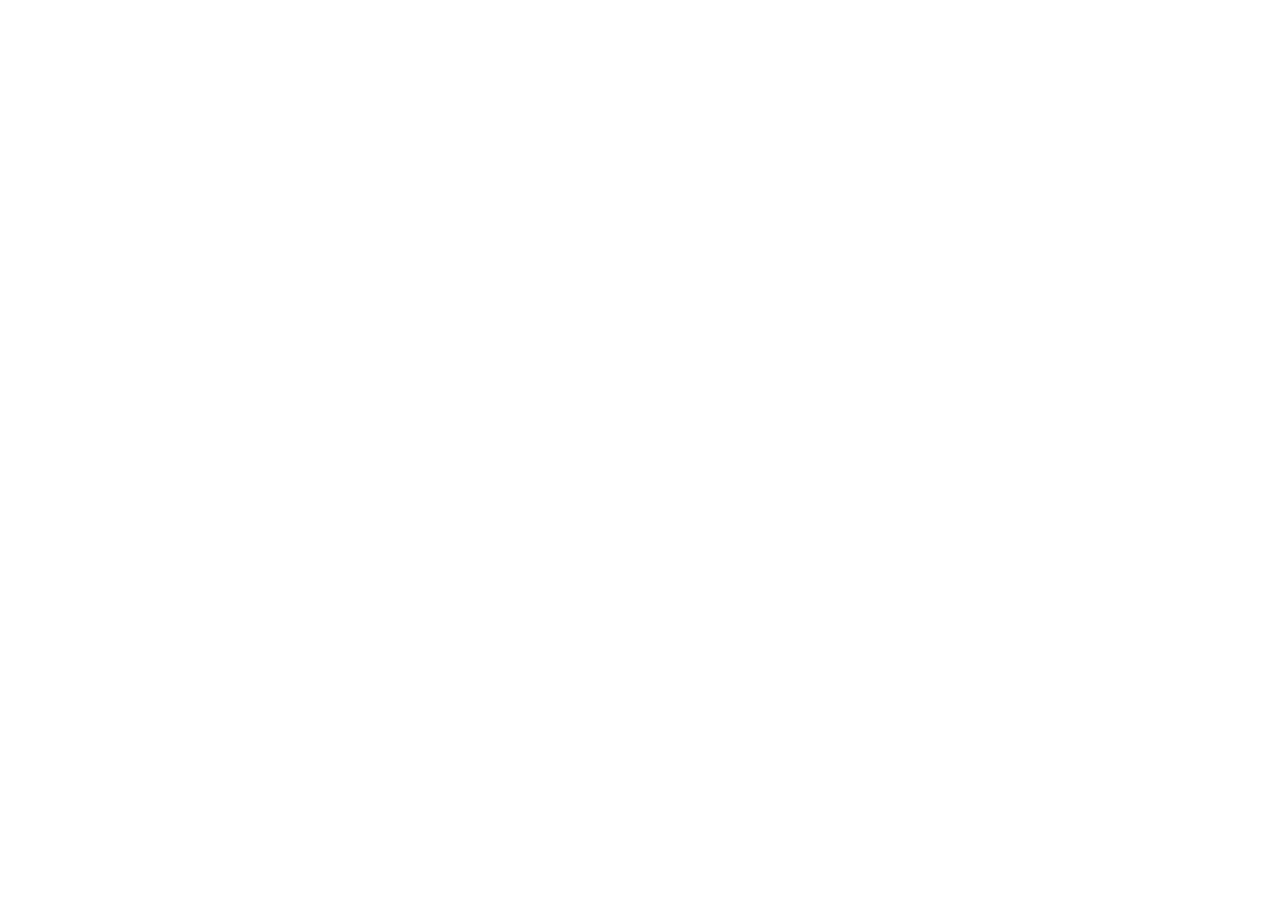
==== connect.html @ 87d61ca7 "Add contact.html with styling and layout" ====
<!DOCTYPE html>
<html lang="en">
<head>
    <meta charset="UTF-8">
    <meta name="viewport" content="width=device-width, initial-scale=1.0">

    <title>Contact | RAKSALA</title>

    <link rel="stylesheet" href="../css/style.css">

    <style>
        /* ==============================
           RAKSALA CONTACT PAGE
        ============================== */

        .contact-hero {
            min-height: 430px;
            background:
                linear-gradient(rgba(5, 18, 32, 0.65), rgba(5, 18, 32, 0.75)),
                url("../assets/images/hero.jpg") center/cover no-repeat;
            display: flex;
            align-items: center;
            justify-content: center;
            text-align: center;
            color: #fff;
        }

        .contact-hero-content {
            max-width: 900px;
            padding: 40px 20px;
        }

        .contact-hero-content .small-title {
            font-size: 15px;
            letter-spacing: 3px;
            text-transform: uppercase;
            margin-bottom: 15px;
            opacity: 0.9;
        }

        .contact-hero-content h1 {
            font-size: 52px;
            margin: 0 0 18px;
            font-weight: 700;
        }

        .contact-hero-content p {
            font-size: 18px;
            line-height: 1.7;
            max-width: 720px;
            margin: auto;
        }

        /* Main Contact */

        .contact-section {
            padding: 80px 7%;
            background: #f5f7f9;
        }

        .contact-container {
            max-width: 1200px;
            margin: auto;
        }

        .contact-heading {
            text-align: center;
            margin-bottom: 50px;
        }

        .contact-heading span {
            color: #1677a8;
            font-weight: 700;
            letter-spacing: 2px;
            text-transform: uppercase;
            font-size: 14px;
        }

        .contact-heading h2 {
            font-size: 36px;
            margin: 12px 0;
            color: #102a43;
        }

        .contact-heading p {
            max-width: 700px;
            margin: auto;
            color: #64748b;
            line-height: 1.7;
        }

        /* Grid */

        .contact-grid {
            display: grid;
            grid-template-columns: 1fr 1.2fr;
            gap: 30px;
            align-items: stretch;
        }

        /* Information Cards */

        .contact-info {
            display: grid;
            gap: 18px;
        }

        .contact-card {
            background: #fff;
            border-radius: 14px;
            padding: 25px;
            display: flex;
            gap: 18px;
            align-items: flex-start;
            box-shadow: 0 8px 25px rgba(15, 23, 42, 0.07);
            border: 1px solid #e6edf2;
            transition: 0.3s ease;
        }

        .contact-card:hover {
            transform: translateY(-4px);
            box-shadow: 0 14px 30px rgba(15, 23, 42, 0.12);
        }

        .contact-icon {
            min-width: 52px;
            height: 52px;
            border-radius: 12px;
            background: #e9f5fa;
            color: #1677a8;
            display: flex;
            align-items: center;
            justify-content: center;
            font-size: 24px;
        }

        .contact-card h3 {
            margin: 0 0 7px;
            color: #102a43;
            font-size: 18px;
        }

        .contact-card p {
            margin: 0;
            color: #64748b;
            line-height: 1.6;
            font-size: 14px;
        }

        .contact-card a {
            color: #1677a8;
            text-decoration: none;
        }

        .contact-card a:hover {
            text-decoration: underline;
        }

        /* Form */

        .contact-form-box {
            background: #fff;
            padding: 35px;
            border-radius: 16px;
            box-shadow: 0 8px 25px rgba(15, 23, 42, 0.07);
            border: 1px solid #e6edf2;
        }

        .contact-form-box h3 {
            margin-top: 0;
            margin-bottom: 8px;
            color: #102a43;
            font-size: 25px;
        }

        .contact-form-box > p {
            color: #64748b;
            margin-bottom: 25px;
            line-height: 1.6;
        }

        .form-row {
            display: grid;
            grid-template-columns: 1fr 1fr;
            gap: 18px;
        }

        .form-group {
            margin-bottom: 18px;
        }

        .form-group label {
            display: block;
            margin-bottom: 7px;
            color: #334e68;
            font-size: 14px;
            font-weight: 600;
        }

        .form-group input,
        .form-group textarea,
        .form-group select {
            width: 100%;
            box-sizing: border-box;
            padding: 13px 14px;
            border: 1px solid #d8e1e8;
            border-radius: 8px;
            font-family: inherit;
            font-size: 14px;
            outline: none;
            background: #fff;
            transition: 0.2s;
        }

        .form-group input:focus,
        .form-group textarea:focus,
        .form-group select:focus {
            border-color: #1677a8;
            box-shadow: 0 0 0 3px rgba(22, 119, 168, 0.10);
        }

        .form-group textarea {
            min-height: 125px;
            resize: vertical;
        }

        .submit-btn {
            width: 100%;
            border: none;
            border-radius: 8px;
            padding: 14px 20px;
            background: #1677a8;
            color: #fff;
            font-size: 15px;
            font-weight: 600;
            cursor: pointer;
            transition: 0.3s;
        }

        .submit-btn:hover {
            background: #0e5d87
---- css/style.css ----
/* =====================================================
   RAKSALA WEBSITE
   MAIN STYLESHEET
===================================================== */

* {
    margin: 0;
    padding: 0;
    box-sizing: border-box;
}

html {
    scroll-behavior: smooth;
}

body {
    font-family: "Inter", Arial, sans-serif;
    color: #172326;
    background: #ffffff;
    line-height: 1.6;
}

a {
    color: inherit;
}

img {
    max-width: 100%;
}


/* =====================================================
   HEADER
===================================================== */

.site-header {
    width: 100%;
    background: #ffffff;
    position: sticky;
    top: 0;
    z-index: 1000;
    box-shadow: 0 2px 12px rgba(0,0,0,0.08);
}


/* TOP HEADER */

.header-top {
    min-height: 125px;
    padding: 16px 6%;

    display: grid;

    grid-template-columns:
        1fr
        minmax(280px, 420px)
        100px
        auto;

    align-items: center;

    gap: 30px;
}


/* LEFT LOGO */

.brand-left {
    display: flex;
    align-items: center;
    justify-content: flex-start;
}

.left-logo {
    width: 330px;
    height: 85px;

    object-fit: contain;
    object-position: left center;

    display: block;
}


/* SEARCH */

.header-search {
    height: 46px;

    display: flex;
    align-items: center;

    border: 1px solid #d8dddd;
    border-bottom: 3px solid #086366;

    border-radius: 7px;

    overflow: hidden;

    background: #ffffff;
}

.header-search input {
    flex: 1;

    height: 100%;

    border: none;
    outline: none;

    padding: 0 15px;

    font-size: 15px;

    color: #172326;
}

.header-search button {
    width: 50px;
    height: 100%;

    border: none;
    background: transparent;

    cursor: pointer;

    font-size: 18px;
}


/* RIGHT LOGO */

.brand-right {
    display: flex;
    align-items: center;
    justify-content: center;
}

.right-logo {
    width: 90px;
    height: 90px;

    object-fit: contain;
}


/* LANGUAGE */

.language-wrapper {
    position: relative;
}

.language-button {
    min-width: 125px;

    padding: 11px 13px;

    border: none;

    background: transparent;

    color: #075f61;

    font-size: 15px;
    font-weight: 600;

    cursor: pointer;

    display: flex;
    align-items: center;
    justify-content: center;

    gap: 7px;
}

.language-button:hover {
    background: #f1f6f6;
    border-radius: 6px;
}


/* LANGUAGE MENU */

.language-menu {
    position: absolute;

    top: 50px;
    right: 0;

    width: 150px;

    background: #ffffff;

    border: 1px solid #dddddd;

    border-radius: 7px;

    box-shadow:
        0 10px 30px rgba(0,0,0,0.14);

    overflow: hidden;

    display: none;
}

.language-menu.active {
    display: block;
}

.language-menu button {
    width: 100%;

    padding: 13px 15px;

    border: none;

    background: #ffffff;

    text-align: left;

    font-size: 15px;

    cursor: pointer;
}

.language-menu button:hover {
    background: #eef6f6;

    color: #075f61;
}


/* =====================================================
   NAVIGATION
===================================================== */

.main-nav {
    min-height: 57px;

    display: flex;
    justify-content: center;
    align-items: center;

    gap: 70px;

    border-top: 1px solid #eeeeee;
    border-bottom: 2px solid #0b6365;

    background: #ffffff;
}

.main-nav a {
    text-decoration: none;

    color: #111111;

    font-size: 16px;
    font-weight: 650;

    padding: 16px 4px;

    position: relative;

    transition: 0.25s ease;
}

.main-nav a::after {
    content: "";

    position: absolute;

    left: 0;
    bottom: 6px;

    width: 0;
    height: 2px;

    background: #0b6365;

    transition: width 0.25s ease;
}

.main-nav a:hover {
    color: #0b6365;
}

.main-nav a:hover::after {
    width: 100%;
}


/* =====================================================
   COMMON
===================================================== */

.section-container {
    width: min(1200px, 90%);

    margin: auto;
}

.section-heading {
    margin-bottom: 45px;
}

.section-heading.centered {
    text-align: center;
}

.section-heading.light {
    color: #ffffff;
}

.section-label {
    display: inline-block;

    margin-bottom: 9px;

    color: #0a6769;

    font-size: 13px;
    font-weight: 800;

    letter-spacing: 2px;
}

.section-heading h2 {
    font-size: clamp(30px, 4vw, 44px);

    line-height: 1.2;

    color: #173b3d;
}

.section-heading p {
    max-width: 720px;

    margin-top: 15px;

    color: #687779;
}

.centered p {
    margin-left: auto;
    margin-right: auto;
}


/* =====================================================
   HERO
===================================================== */

.hero-section {
    min-height: 650px;

    position: relative;

    background-image:
        url("../assets/images/hero.jpg");

    background-size: cover;
    background-position: center;

    display: flex;
    align-items: center;

    overflow: hidden;
}

.hero-overlay {
    position: absolute;

    inset: 0;

    background:
        linear-gradient(
            90deg,
            rgba(4,24,30,0.90),
            rgba(4,24,30,0.50),
            rgba(4,24,30,0.18)
        );
}

.hero-content {
    position: relative;
    z-index: 2;

    width: min(1200px, 90%);

    margin: auto;

    color: #ffffff;
}

.hero-badge {
    display: inline-block;

    padding: 8px 15px;

    border: 1px solid rgba(255,255,255,0.35);

    border-radius: 30px;

    background: rgba(255,255,255,0.08);

    backdrop-filter: blur(8px);

    font-size: 12px;

    font-weight: 700;

    letter-spacing: 2px;
}

.hero-content h1 {
    margin-top: 20px;

    font-size: clamp(60px, 9vw, 110px);

    line-height: 0.95;

    letter-spacing: 5px;

    font-weight: 800;
}

.hero-line {
    width: 80px;
    height: 4px;

    margin: 22px 0 15px;

    background: #47c8ca;
}

.hero-content h2 {
    font-size: 27px;

    margin-bottom: 15px;
}

.hero-content p {
    max-width: 650px;

    font-size: 18px;

    color: #e1eeee;
}

.hero-buttons {
    display: flex;

    gap: 15px;

    margin-top: 30px;
}

.primary-button,
.secondary-button {
    display: inline-block;

    padding: 13px 22px;

    border-radius: 5px;

    text-decoration: none;

    font-size: 14px;

    font-weight: 700;

    transition: 0.25s ease;
}

.primary-button {
    color: #073c3e;

    background: #ffffff;
}

.primary-button:hover {
    transform: translateY(-3px);
}

.secondary-button {
    color: #ffffff;

    border: 1px solid rgba(255,255,255,0.55);

    background: rgba(255,255,255,0.08);
}

.secondary-button:hover {
    background: rgba(255,255,255,0.18);
}

.hero-status {
    position: absolute;

    bottom: 25px;
    right: 5%;

    z-index: 3;

    padding: 9px 14px;

    border-radius: 5px;

    color: #ffffff;

    background: rgba(5,25,30,0.75);

    backdrop-filter: blur(8px);

    font-size: 12px;
}

.status-dot {
    display: inline-block;

    width: 8px;
    height: 8px;

    margin-right: 6px;

    border-radius: 50%;

    background: #45dc89;

    box-shadow: 0 0 10px #45dc89;
}


/* =====================================================
   INTRO
===================================================== */

.intro-section {
    padding: 90px 0;

    background: #ffffff;
}

.intro-text {
    max-width: 900px;

    font-size: 18px;

    color: #566669;

    margin-bottom: 40px;
}

.feature-grid {
    display: grid;

    grid-template-columns:
        repeat(3, 1fr);

    gap: 25px;
}

.feature-card {
    padding: 30px;

    border: 1px solid #dce6e6;

    background: #ffffff;

    transition: 0.3s ease;
}

.feature-card:hover {
    transform: translateY(-6px);

    box-shadow:
        0 15px 35px rgba(0,0,0,0.08);
}

.feature-icon {
    font-size: 32px;

    margin-bottom: 15px;
}

.feature-card h3 {
    margin-bottom: 8px;

    color: #145c5e;
}

.feature-card p {
    color: #667678;

    font-size: 14px;
}


/* =====================================================
   SYSTEM
===================================================== */

.system-section {
    padding: 90px 0;

    background: #f1f4f4;
}

.architecture {
    display: flex;

    align-items: center;

    justify-content: center;

    flex-wrap: wrap;

    gap: 15px;
}

.architecture-node {
    min-width: 220px;

    padding: 22px;

    background: #ffffff;

    border: 1px solid #d8e2e2;

    display: flex;

    gap: 15px;

    align-items: center;
}

.architecture-number {
    min-width: 42px;
    height: 42px;

    display: grid;
    place-items: center;

    color: #ffffff;

    background: #0a6668;

    border-radius: 50%;

    font-size: 13px;

    font-weight: 700;
}

.architecture-node h3 {
    color: #174b4d;

    font-size: 15px;
}

.architecture-node p {
    color: #768384;

    font-size: 12px;
}

.architecture-arrow {
    color: #0a6668;

    font-size: 28px;
}


/* =====================================================
   MONITORING
===================================================== */

.monitoring-section {
    padding: 90px 0;

    background: #ffffff;
}

.monitoring-grid {
    display: grid;

    grid-template-columns:
        repeat(5, 1fr);

    gap: 18px;
}

.monitor-card {
    min-height: 210px;

    padding: 25px;

    border: 1px solid #d8e3e3;

    background: #ffffff;

    position: relative;

    overflow: hidden;

    transition: 0.3s ease;
}

.monitor-card::before {
    content: "";

    position: absolute;

    left: 0;
    top: 0;

    width: 100%;
    height: 4px;

    background: #0b686a;
}

.monitor-card:hover {
    transform: translateY(-6px);

    box-shadow:
        0 15px 35px rgba(0,0,0,0.08);
}

.monitor-icon {
    width: 55px;
    height: 55px;

    display: grid;
    place-items: center;

    margin-bottom: 25px;

    border-radius: 50%;

    background: #eaf5f5;

    font-size: 25px;
}

.monitor-info {
    display: flex;

    flex-direction: column;
}

.monitor-name {
    color: #637274;

    font-size: 13px;

    font-weight: 600;
}

.monitor-info strong {
    margin: 6px 0;

    color: #173f41;

    font-size: 27px;
}

.monitor-status {
    color: #17805e;

    font-size: 11px;

    font-weight: 700;
}

.monitoring-footer {
    margin-top: 30px;

    padding: 20px 25px;

    background: #edf3f3;

    display: flex;

    justify-content: space-between;

    gap: 20px;
}

.monitoring-footer div {
    display: flex;

    flex-direction: column;
}

.small-label {
    color: #78888a;

    font-size: 10px;

    font-weight: 700;

    letter-spacing: 1px;
}

.monitoring-footer strong {
    color: #164c4e;

    font-size: 14px;
}

.secure-status {
    color: #17805e !important;
}


/* =====================================================
   DOCUMENTS
===================================================== */

.documents-section {
    padding: 90px 0;

    background: #f1f3f3;
}

.document-layout {
    display: grid;

    grid-template-columns: 2fr 1fr;

    gap: 30px;
}

.document-card {
    padding: 35px;

    background: #ffffff;

    border: 1px solid #dbe4e4;

    display: flex;

    gap: 30px;

    align-items: flex-start;
}

.document-icon {
    min-width: 75px;
    height: 75px;

    display: grid;
    place-items: center;

    border-radius: 8px;

    background: #e7f2f2;

    font-size: 35px;
}

.document-type {
    color: #0b6668;

    font-size: 11px;

    font-weight: 800;

    letter-spacing: 1.5px;
}

.document-content h3 {
    margin: 7px 0;

    color: #173f41;

    font-size: 22px;
}

.document-content p {
    color: #6c7a7b;

    font-size: 14px;
}

.document-buttons {
    display: flex;

    gap: 12px;

    margin-top: 22px;
}

.document-button {
    padding: 10px 17px;

    color: #ffffff;

    background: #096466;

    text-decoration: none;

    font-size: 12px;

    font-weight: 700;

    border-radius: 4px;
}

.document-button.outline {
    color: #096466;

    background: #ffffff;

    border: 1px solid #096466;
}

.document-side {
    display: flex;

    flex-direction: column;

    gap: 12px;
}

.document-stat {
    padding: 20px;

    background: #096466;

    color: #ffffff;

    display: flex;

    flex-direction: column;
}

.document-stat strong {
    font-size: 28px;
}

.document-stat span {
    font-size: 13px;

    opacity: 0.9;
}


/* =====================================================
   RESOURCES
===================================================== */

.resources-section {
    padding: 90px 0;

    background: #ffffff;
}

.resource-grid {
    display: grid;

    grid-template-columns:
        repeat(3, 1fr);

    gap: 25px;
}

.resource-card {
    padding: 30px;

    border: 1px solid #dce5e5;

    transition: 0.3s ease;
}

.resource-card:hover {
    transform: translateY(-5px);

    border-color: #0b6668;
}

.resource-card span {
    font-size: 30px;
}

.resource-card h3 {
    margin: 15px 0 7px;

    color: #175254;
}

.resource-card p {
    color: #697879;

    font-size: 14px;
}


/* =====================================================
   SOCIAL
===================================================== */

.social-section {
    padding: 90px 0;

    background: #095f61;
}

.social-section .section-label {
    color: #9fe0df;
}

.social-section .section-heading h2 {
    color: #ffffff;
}

.social-section .section-heading p {
    color: #d3eeee;
}

.social-grid {
    display: grid;

    grid-template-columns:
        repeat(3, 1fr);

    gap: 20px;
}

.social-card {
    padding: 25px;

    display: flex;

    align-items: center;

    gap: 18px;

    text-decoration: none;

    color: #ffffff;

    background: rgba(255,255,255,0.09);

    border: 1px solid rgba(255,255,255,0.25);

    transition: 0.3s ease;
}

.social-card:hover {
    transform: translateY(-6px);

    background: rgba(255,255,255,0.15);
}

.social-icon {
    width: 52px;
    height: 52px;

    display: grid;

    place-items: center;

    border-radius: 50%;

    background: #ffffff;

    color: #095f61;

    font-size: 23px;

    font-weight: 800;
}

.social-card h3 {
    font-size: 17px;
}

.social-card p {
    color: #c8e2e2;

    font-size: 12px;
}

.social-arrow {
    margin-left: auto;

    font-size: 22px;
}


/* =====================================================
   FOOTER
===================================================== */

.site-footer {
    position: relative;

    overflow: hidden;

    color: #ffffff;

    background: #061e25;
}

.footer-background {
    position: absolute;

    inset: 0;

    background-image:
        linear-gradient(
            rgba(3,23,29,0.78),
            rgba(3,23,29,0.95)
        ),
        url("../assets/images/footer-mountains.jpg");

    background-size: cover;

    background-position: center bottom;

    opacity: 0.9;
}

.footer-content {
    position: relative;

    z-index: 2;

    width: min(1200px, 90%);

    margin: auto;

    padding: 70px 0 45px;

    display: grid;

    grid-template-columns:
        2fr
        1fr
        1fr
        1fr;

    gap: 50px;
}

.footer-brand h2 {
    font-size: 35px;

    letter-spacing: 4px;
}

.footer-brand p {
    margin: 4px 0 12px;

    color: #7ed1d0;

    font-weight: 600;
}

.footer-brand span {
    color: #b6c6c8;

    font-size: 13px;
}

.footer-column {
    display: flex;

    flex-direction: column;

    gap: 9px;
}

.footer-column h3 {
    margin-bottom: 8px;

    color: #ffffff;

    font-size: 15px;
}

.footer-column a {
    color: #b8c7c9;

    text-decoration: none;

    font-size: 13px;

    transition: 0.2s ease;
}

.footer-column a:hover {
    color: #7ed1d0;

    transform: translateX(3px);
}

.footer-bottom {
    position: relative;

    z-index: 2;

    width: min(1200px, 90%);

    margin: auto;

    padding: 18px 0;

    border-top: 1px solid rgba(255,255,255,0.16);

    display: flex;

    justify-content: space-between;

    color: #91a4a6;

    font-size: 11px;
}


/* =====================================================
   BACK TO TOP
===================================================== */

.back-to-top {
    position: fixed;

    right: 25px;
    bottom: 25px;

    width: 45px;
    height: 45px;

    border: 1px solid #0b6668;

    border-radius: 50%;

    background: #ffffff;

    color: #0b6668;

    font-size: 20px;

    cursor: pointer;

    display: none;

    z-index: 900;

    box-shadow:
        0 5px 20px rgba(0,0,0,0.12);
}

.back-to-top.show {
    display: block;
}


/* =====================================================
   RESPONSIVE
===================================================== */

@media (max-width: 1100px) {

    .header-top {
        grid-template-columns:
            1fr
            320px
            80px
            auto;

        gap: 15px;
    }

    .left-logo {
        width: 270px;
    }

    .main-nav {
        gap: 35px;
    }

    .monitoring-grid {
        grid-template-columns:
            repeat(3, 1fr);
    }

}


@media (max-width: 850px) {

    .header-top {
        grid-template-columns:
            1fr auto auto;
    }

    .header-search {
        display: none;
    }

    .main-nav {
        gap: 10px;

        justify-content: flex-start;

        overflow-x: auto;

        padding: 0 15px;
    }

    .main-nav a {
        white-space: nowrap;
    }

    .feature-grid,
    .resource-grid,
    .social-grid {
        grid-template-columns: 1fr;
    }

    .document-layout {
        grid-template-columns: 1fr;
    }

    .footer-content {
        grid-template-columns:
            1fr 1fr;
    }

}


@media (max-width: 600px) {

    .header-top {
        min-height: 85px;

        padding: 10px 15px;

        grid-template-columns:
            1fr auto auto;
    }

    .left-logo {
        width: 200px;
        height: 60px;
    }

    .right-logo {
        width: 55px;
        height: 55px;
    }

    .language-button {
        min-width: auto;

        padding: 8px;
    }

    .language-button span:not(.arrow) {
        display: none;
    }

    .hero-section {
        min-height: 580px;
    }

    .hero-content h1 {
        font-size: 55px;
    }

    .hero-content h2 {
        font-size: 21px;
    }

    .hero-content p {
        font-size: 15px;
    }

    .hero-buttons {
        flex-direction: column;

        width: 200px;
    }

    .hero-status {
        left: 5%;
        right: auto;
    }

    .monitoring-grid {
        grid-template-columns: 1fr;
    }

    .monitoring-footer {
        flex-direction: column;
    }

    .document-card {
        flex-direction: column;
    }

    .architecture {
        flex-direction: column;
    }

    .architecture-arrow {
        transform: rotate(90deg);
    }

    .footer-content {
        grid-template-columns: 1fr;
    }

    .footer-bottom {
        flex-direction: column;

        gap: 8px;
    }

}
/* =====================================================
   ABOUT RAKSALA PAGE
===================================================== */

.about-hero {
    min-height: 480px;

    position: relative;

    background-image:
        url("../assets/images/hero.jpg");

    background-size: cover;

    background-position: center;

    display: flex;

    align-items: center;

    overflow: hidden;
}

.about-hero-overlay {
    position: absolute;

    inset: 0;

    background:
        linear-gradient(
            90deg,
            rgba(3,25,31,0.90),
            rgba(3,25,31,0.55),
            rgba(3,25,31,0.20)
        );
}

.about-hero-content {
    position: relative;

    z-index: 2;

    width: min(1200px, 90%);

    margin: auto;

    color: #ffffff;
}

.about-hero-content h1 {
    margin-top: 10px;

    font-size: clamp(55px, 8vw, 95px);

    letter-spacing: 5px;

    line-height: 1;
}

.about-hero-content p {
    margin-top: 10px;

    font-size: 25px;

    color: #bde4e4;

    font-weight: 600;
}

.about-hero-content > span:last-child {
    display: block;

    max-width: 600px;

    color: #dbe9e9;

    font-size: 17px;
}


/* ABOUT */

.about-section {
    padding: 95px 0;

    background: #ffffff;
}

.about-grid {
    display: grid;

    grid-template-columns:
        1fr 1fr;

    gap: 65px;

    align-items: center;
}

.about-content h2 {
    margin-bottom: 25px;

    color: #173f41;

    font-size: clamp(32px, 4vw, 45px);

    line-height: 1.2;
}

.about-content p {
    margin-bottom: 17px;

    color: #5f7072;

    font-size: 16px;
}

.about-image-card {
    position: relative;

    overflow: hidden;

    background: #0a3035;

    border-radius: 3px;

    box-shadow:
        0 20px 45px rgba(0,0,0,0.15);
}

.about-image-card img {
    width: 100%;

    height: 440px;

    object-fit: cover;

    display: block;

    opacity: 0.88;
}

.image-caption {
    position: absolute;

    left: 0;
    right: 0;
    bottom: 0;

    padding: 20px 25px;

    color: #ffffff;

    background:
        linear-gradient(
            transparent,
            rgba(0,0,0,0.85)
        );

    display: flex;

    flex-direction: column;
}

.image-caption strong {
    font-size: 13px;

    letter-spacing: 1.5px;
}

.image-caption span {
    margin-top: 4px;

    font-size: 12px;

    color: #c8dada;
}


/* PILLARS */

.pillars-section {
    padding: 95px 0;

    background: #f1f4f4;
}

.pillar-grid {
    display: grid;

    grid-template-columns:
        repeat(3, 1fr);

    gap: 25px;
}

.pillar-card {
    position: relative;

    padding: 35px;

    background: #ffffff;

    border: 1px solid #d8e3e3;

    overflow: hidden;

    transition: 0.3s ease;
}

.pillar-card:hover {
    transform: translateY(-7px);

    box-shadow:
        0 15px 35px rgba(0,0,0,0.08);
}

.pillar-number {
    position: absolute;

    top: 18px;
    right: 20px;

    color: #d7e4e4;

    font-size: 30px;

    font-weight: 800;
}

.pillar-icon {
    font-size: 35px;

    margin-bottom: 20px;
}

.pillar-card h3 {
    margin-bottom: 10px;

    color: #155557;

    font-size: 24px;
}

.pillar-card p {
    color: #687879;

    font-size: 14px;
}


/* WHY */

.why-section {
    padding: 95px 0;

    background: #ffffff;
}

.why-grid {
    display: grid;

    grid-template-columns:
        1fr 1fr;

    gap: 25px;
}

.why-item {
    display: flex;

    gap: 20px;

    padding: 25px;

    border-left: 3px solid #0b6668;

    background: #f5f7f7;
}

.why-item > span {
    color: #0b6668;

    font-size: 18px;

    font-weight: 800;
}

.why-item h3 {
    margin-bottom: 7px;

    color: #173f41;

    font-size: 17px;
}

.why-item p {
    color: #6c7a7b;

    font-size: 13px;
}


/* GLANCE */

.glance-section {
    padding: 95px 0;

    background: #eef2f2;
}

.glance-grid {
    display: grid;

    grid-template-columns:
        repeat(4, 1fr);

    gap: 18px;
}

.glance-card {
    padding: 30px 20px;

    background: #ffffff;

    border: 1px solid #d8e2e2;

    display: flex;

    flex-direction: column;

    align-items: center;

    text-align: center;
}

.glance-card strong {
    color: #0a6567;

    font-size: 30px;
}

.glance-card span {
    margin-top: 5px;

    color: #687879;

    font-size: 12px;
}


/* CTA */

.about-cta {
    padding: 60px 0;

    background: #095f61;

    color: #ffffff;
}

.about-cta .section-container {
    display: flex;

    align-items: center;

    justify-content: space-between;

    gap: 30px;
}

.about-cta .section-label {
    color: #a3e2e1;
}

.about-cta h2 {
    margin: 5px 0;

    font-size: 30px;
}

.about-cta p {
    color: #d0e5e5;

    font-size: 14px;
}

.about-cta .primary-button {
    white-space: nowrap;
}


/* ACTIVE NAVIGATION */

.main-nav a.active {
    color: #0b6668;
}

.main-nav a.active::after {
    width: 100%;
}


/* ABOUT RESPONSIVE */

@media (max-width: 850px) {

    .about-grid {
        grid-template-columns: 1fr;
    }

    .about-image-card img {
        height: 350px;
    }

    .pillar-grid {
        grid-template-columns: 1fr;
    }

    .why-grid {
        grid-template-columns: 1fr;
    }

    .glance-grid {
        grid-template-columns:
            repeat(2, 1fr);
    }

}


@media (max-width: 600px) {

    .about-hero {
        min-height: 400px;
    }

    .about-hero-content h1 {
        font-size: 55px;
    }

    .about-hero-content p {
        font-size: 20px;
    }

    .glance-grid {
        grid-template-columns: 1fr;
    }

    .about-cta .section-container {
        flex-direction: column;

        align-items: flex-start;
    }

}
/* =====================================================
   SYSTEM PAGE
===================================================== */

.system-page-hero {
    min-height: 470px;

    position: relative;

    display: flex;
    align-items: center;

    background-image:
        url("../assets/images/hero.jpg");

    background-size: cover;

    background-position: center;
}

.system-page-overlay {
    position: absolute;

    inset: 0;

    background:
        linear-gradient(
            90deg,
            rgba(3,24,30,0.92),
            rgba(3,24,30,0.55),
            rgba(3,24,30,0.20)
        );
}

.system-page-content {
    position: relative;

    z-index: 2;

    width: min(1200px, 90%);

    margin: auto;

    color: #ffffff;
}

.system-page-content h1 {
    margin-top: 10px;

    font-size: clamp(42px, 6vw, 72px);

    line-height: 1.1;
}

.system-page-content p {
    max-width: 650px;

    margin-top: 10px;

    color: #d7e7e7;

    font-size: 17px;
}


/* SYSTEM INTRO */

.system-intro {
    padding: 75px 0 45px;

    background: #ffffff;
}


/* SYSTEM DETAIL */

.system-detail {
    padding: 90px 0;

    background: #ffffff;
}

.system-detail:nth-of-type(even) {
    background: #f2f5f5;
}

.system-detail-container {
    width: min(1200px, 90%);

    margin: auto;

    display: grid;

    grid-template-columns:
        1fr 1fr;

    gap: 70px;

    align-items: center;
}


/* IMAGE */

.system-image {
    position: relative;

    overflow: hidden;

    background: #0a3035;

    box-shadow:
        0 20px 45px rgba(0,0,0,0.13);
}

.system-image img {
    width: 100%;

    height: 430px;

    object-fit: cover;

    display: block;

    transition:
        transform 0.6s ease;
}

.system-image:hover img {
    transform: scale(1.04);
}

.system-number {
    position: absolute;

    top: 20px;
    left: 20px;

    width: 55px;
    height: 55px;

    display: grid;

    place-items: center;

    border-radius: 50%;

    background: #0a6668;

    color: #ffffff;

    font-size: 15px;

    font-weight: 800;

    box-shadow:
        0 5px 15px rgba(0,0,0,0.2);
}


/* TEXT */

.system-text {
    max-width: 550px;
}

.system-label {
    color: #0a6668;

    font-size: 12px;

    font-weight: 800;

    letter-spacing: 2px;
}

.system-text h2 {
    margin: 10px 0 20px;

    color: #173f41;

    font-size: clamp(30px, 4vw, 43px);

    line-height: 1.15;
}

.system-text p {
    margin-bottom: 15px;

    color: #627274;

    font-size: 15px;
}


/* LIST */

.system-text ul {
    margin-top: 22px;

    padding-left: 0;

    list-style: none;
}

.system-text li {
    position: relative;

    margin-bottom: 10px;

    padding-left: 22px;

    color: #4e6264;

    font-size: 14px;
}

.system-text li::before {
    content: "✓";

    position: absolute;

    left: 0;

    color: #0a6668;

    font-weight: 800;
}


/* PARAMETERS */

.parameter-list {
    display: flex;

    flex-wrap: wrap;

    gap: 9px;

    margin: 25px 0;
}

.parameter-list span {
    padding: 8px 12px;

    color: #145557;

    background: #e7f2f2;

    border: 1px solid #cde0e0;

    border-radius: 4px;

    font-size: 12px;

    font-weight: 600;
}

.technical-note {
    padding: 15px;

    border-left: 
       /* =========================================
   PERMANENT RAKSALA FOOTER
========================================= */

.site-footer {

    position: relative;

    min-height: 330px;

    background-image:
        url("../assets/images/footer-mountains.jpg");

    background-size: cover;

    background-position: center;

    color: white;

}


.footer-overlay {

    min-height: 330px;

    background:
        linear-gradient(
            rgba(3,18,30,.88),
            rgba(3,18,30,.94)
        );

    padding: 55px 7% 20px;

}


.footer-content {

    max-width: 1250px;

    margin: auto;

    display: grid;

    grid-template-columns:
        1.5fr
        1fr
        1fr
        1fr;

    gap: 45px;

}


.footer-brand img {

    width: 75px;

    height: 75px;

    object-fit: cover;

    border-radius: 8px;

    margin-bottom: 15px;

}


.footer-brand h3 {

    margin: 0 0 8px;

    font-size: 25px;

}


.footer-brand p {

    color: #9ed1d6;

}


.footer-column h4 {

    margin-top: 0;

    color: #ffffff;

}


.footer-column a {

    display: block;

    color: #b9cbd1;

    text-decoration: none;

    margin: 11px 0;

    transition: .2s;

}


.footer-column a:hover {

    color: #37d6d4;

}


.footer-bottom {

    max-width: 1250px;

    margin: 45px auto 0;

    padding-top: 18px;

    border-top:
        1px solid
        rgba(255,255,255,.15);

    color: #91a8b0;

    font-size: 12px;

    text-align: center;

}


@media(max-width: 800px) {

    .footer-content {

        grid-template-columns:
            1fr 1fr;

    }

}


@media(max-width: 500px) {

    .footer-content {

        grid-template-columns: 1fr;

        gap: 25px;

    }

}
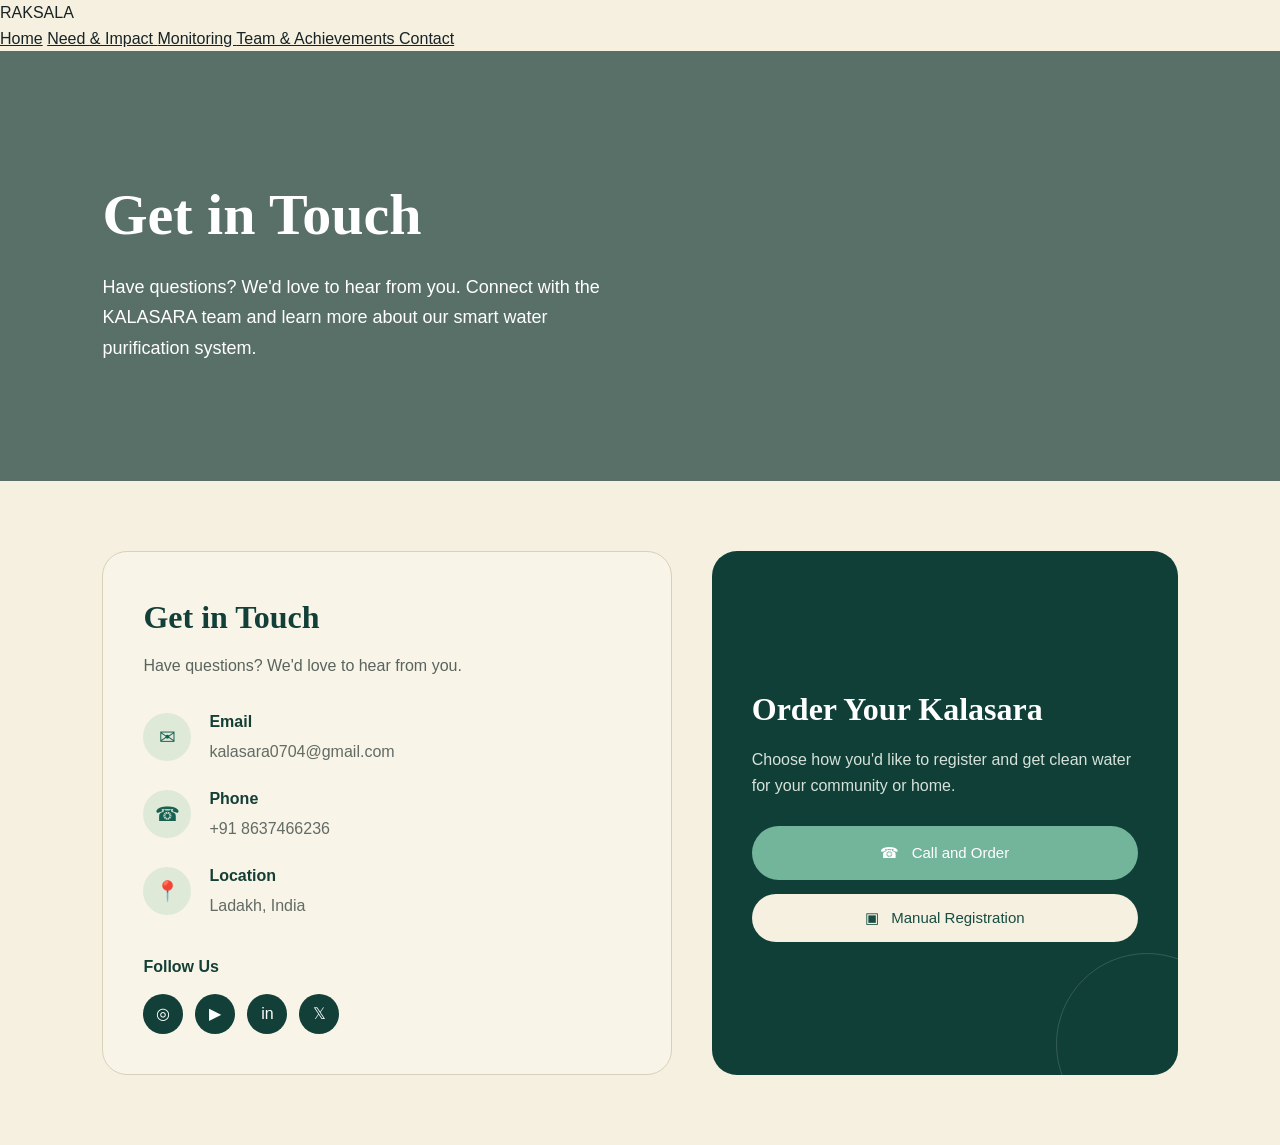
==== commit 65725abe: "Update connect.html" ====
--- a/connect.html
+++ b/connect.html
@@ -6,236 +6,868 @@
 
     <title>Contact | RAKSALA</title>
 
-    <link rel="stylesheet" href="../css/style.css">
+    <link rel="stylesheet" href="css/style.css">
 
     <style>
-        /* ==============================
-           RAKSALA CONTACT PAGE
-        ============================== */
+        /* ================================
+           CONTACT PAGE
+        ================================= */
+
+        .contact-page {
+            background: #f5f0df;
+            min-height: 100vh;
+        }
 
         .contact-hero {
             min-height: 430px;
+            position: relative;
+            display: flex;
+            align-items: center;
+            padding: 80px 8%;
+            color: white;
             background:
-                linear-gradient(rgba(5, 18, 32, 0.65), rgba(5, 18, 32, 0.75)),
-                url("../assets/images/hero.jpg") center/cover no-repeat;
+                linear-gradient(rgba(5, 43, 39, 0.65),
+                rgba(5, 43, 39, 0.65)),
+                url("images/contact.jpg") center/cover;
+        }
+
+        .contact-hero-content {
+            max-width: 600px;
+        }
+
+        .contact-hero h1 {
+            font-family: Georgia, serif;
+            font-size: 58px;
+            margin-bottom: 10px;
+        }
+
+        .contact-hero p {
+            font-size: 18px;
+            line-height: 1.7;
+            max-width: 500px;
+        }
+
+        .contact-section {
+            padding: 70px 8%;
+        }
+
+        .contact-container {
+            max-width: 1100px;
+            margin: auto;
+            display: grid;
+            grid-template-columns: 1.1fr 0.9fr;
+            gap: 40px;
+            align-items: stretch;
+        }
+
+        /* LEFT */
+
+        .contact-info {
+            background: #f8f4e7;
+            padding: 40px;
+            border-radius: 25px;
+            border: 1px solid #d8d0b8;
+        }
+
+        .contact-info h2 {
+            color: #123f38;
+            font-family: Georgia, serif;
+            font-size: 32px;
+            margin-bottom: 10px;
+        }
+
+        .contact-info > p {
+            color: #59645e;
+            margin-bottom: 30px;
+        }
+
+        .contact-item {
+            display: flex;
+            align-items: center;
+            gap: 18px;
+            margin: 22px 0;
+        }
+
+        .contact-icon {
+            width: 48px;
+            height: 48px;
+            border-radius: 50%;
+            background: #dfe9d7;
+            color: #176153;
             display: flex;
             align-items: center;
             justify-content: center;
-            text-align: center;
-            color: #fff;
-        }
-
-        .contact-hero-content {
-            max-width: 900px;
-            padding: 40px 20px;
-        }
-
-        .contact-hero-content .small-title {
-            font-size: 15px;
-            letter-spacing: 3px;
-            text-transform: uppercase;
+            font-size: 20px;
+        }
+
+        .contact-item strong {
+            display: block;
+            color: #143f37;
+            margin-bottom: 4px;
+        }
+
+        .contact-item span {
+            color: #626b65;
+        }
+
+        .social-title {
+            margin-top: 35px;
             margin-bottom: 15px;
-            opacity: 0.9;
-        }
-
-        .contact-hero-content h1 {
-            font-size: 52px;
-            margin: 0 0 18px;
-            font-weight: 700;
-        }
-
-        .contact-hero-content p {
-            font-size: 18px;
-            line-height: 1.7;
-            max-width: 720px;
-            margin: auto;
-        }
-
-        /* Main Contact */
-
-        .contact-section {
-            padding: 80px 7%;
-            background: #f5f7f9;
-        }
-
-        .contact-container {
-            max-width: 1200px;
-            margin: auto;
-        }
-
-        .contact-heading {
-            text-align: center;
-            margin-bottom: 50px;
-        }
-
-        .contact-heading span {
-            color: #1677a8;
-            font-weight: 700;
-            letter-spacing: 2px;
-            text-transform: uppercase;
-            font-size: 14px;
-        }
-
-        .contact-heading h2 {
-            font-size: 36px;
-            margin: 12px 0;
-            color: #102a43;
-        }
-
-        .contact-heading p {
-            max-width: 700px;
-            margin: auto;
-            color: #64748b;
-            line-height: 1.7;
-        }
-
-        /* Grid */
-
-        .contact-grid {
-            display: grid;
-            grid-template-columns: 1fr 1.2fr;
-            gap: 30px;
-            align-items: stretch;
-        }
-
-        /* Information Cards */
-
-        .contact-info {
-            display: grid;
-            gap: 18px;
-        }
-
-        .contact-card {
-            background: #fff;
-            border-radius: 14px;
-            padding: 25px;
+            color: #143f37;
+            font-weight: bold;
+        }
+
+        .social-links {
             display: flex;
-            gap: 18px;
-            align-items: flex-start;
-            box-shadow: 0 8px 25px rgba(15, 23, 42, 0.07);
-            border: 1px solid #e6edf2;
-            transition: 0.3s ease;
-        }
-
-        .contact-card:hover {
-            transform: translateY(-4px);
-            box-shadow: 0 14px 30px rgba(15, 23, 42, 0.12);
-        }
-
-        .contact-icon {
-            min-width: 52px;
-            height: 52px;
-            border-radius: 12px;
-            background: #e9f5fa;
-            color: #1677a8;
+            gap: 12px;
+        }
+
+        .social-links a {
+            width: 40px;
+            height: 40px;
+            border-radius: 50%;
+            background: #123f38;
+            color: white;
             display: flex;
             align-items: center;
             justify-content: center;
-            font-size: 24px;
-        }
-
-        .contact-card h3 {
-            margin: 0 0 7px;
-            color: #102a43;
-            font-size: 18px;
-        }
-
-        .contact-card p {
-            margin: 0;
-            color: #64748b;
+            text-decoration: none;
+            transition: 0.3s;
+        }
+
+        .social-links a:hover {
+            transform: translateY(-3px);
+            background: #1d6a5b;
+        }
+
+        /* RIGHT ORDER CARD */
+
+        .order-card {
+            background: #103f38;
+            border-radius: 25px;
+            padding: 40px;
+            color: white;
+            display: flex;
+            flex-direction: column;
+            justify-content: center;
+            position: relative;
+            overflow: hidden;
+        }
+
+        .order-card::after {
+            content: "";
+            position: absolute;
+            width: 180px;
+            height: 180px;
+            border-radius: 50%;
+            border: 1px solid rgba(255,255,255,0.15);
+            right: -60px;
+            bottom: -60px;
+        }
+
+        .order-card h2 {
+            font-family: Georgia, serif;
+            font-size: 32px;
+            margin-bottom: 12px;
+        }
+
+        .order-card p {
+            color: #d6e2d9;
             line-height: 1.6;
-            font-size: 14px;
-        }
-
-        .contact-card a {
-            color: #1677a8;
+            margin-bottom: 28px;
+        }
+
+        .order-buttons {
+            display: flex;
+            flex-direction: column;
+            gap: 14px;
+        }
+
+        .order-btn {
+            border: none;
+            padding: 15px 20px;
+            border-radius: 30px;
+            font-size: 15px;
+            cursor: pointer;
             text-decoration: none;
-        }
-
-        .contact-card a:hover {
-            text-decoration: underline;
-        }
-
-        /* Form */
-
-        .contact-form-box {
-            background: #fff;
-            padding: 35px;
-            border-radius: 16px;
-            box-shadow: 0 8px 25px rgba(15, 23, 42, 0.07);
-            border: 1px solid #e6edf2;
-        }
-
-        .contact-form-box h3 {
-            margin-top: 0;
+            text-align: center;
+            transition: 0.3s;
+        }
+
+        .call-btn {
+            background: #72b59a;
+            color: white;
+        }
+
+        .register-btn {
+            background: #f5f0df;
+            color: #174d42;
+        }
+
+        .order-btn:hover {
+            transform: translateY(-3px);
+        }
+
+
+        /* =================================
+           REGISTRATION MODAL
+        ================================= */
+
+        .order-modal {
+            display: none;
+            position: fixed;
+            inset: 0;
+            background: rgba(0, 25, 21, 0.70);
+            z-index: 9999;
+
+            align-items: center;
+            justify-content: center;
+
+            padding: 20px;
+        }
+
+        .order-modal.active {
+            display: flex;
+        }
+
+        .modal-box {
+            width: 100%;
+            max-width: 650px;
+            background: #f8f4e7;
+            border-radius: 28px;
+            padding: 40px;
+            position: relative;
+
+            box-shadow: 0 25px 80px rgba(0,0,0,0.3);
+
+            animation: modalOpen 0.3s ease;
+        }
+
+        @keyframes modalOpen {
+            from {
+                opacity: 0;
+                transform: translateY(30px) scale(0.96);
+            }
+
+            to {
+                opacity: 1;
+                transform: translateY(0) scale(1);
+            }
+        }
+
+        .modal-close {
+            position: absolute;
+            top: 18px;
+            right: 22px;
+
+            border: none;
+            background: transparent;
+
+            font-size: 28px;
+            cursor: pointer;
+
+            color: #244d44;
+        }
+
+        .modal-header {
+            text-align: center;
+            margin-bottom: 30px;
+        }
+
+        .modal-header h2 {
+            color: #123f38;
+            font-family: Georgia, serif;
+            font-size: 34px;
             margin-bottom: 8px;
-            color: #102a43;
-            font-size: 25px;
-        }
-
-        .contact-form-box > p {
-            color: #64748b;
-            margin-bottom: 25px;
-            line-height: 1.6;
-        }
-
-        .form-row {
+        }
+
+        .modal-header p {
+            color: #68716b;
+        }
+
+        .registration-options {
             display: grid;
             grid-template-columns: 1fr 1fr;
-            gap: 18px;
-        }
-
-        .form-group {
-            margin-bottom: 18px;
-        }
-
-        .form-group label {
+            gap: 20px;
+        }
+
+        .registration-option {
+            background: #efebdc;
+            border: 1px solid #ddd6c0;
+            border-radius: 20px;
+            padding: 28px 20px;
+            text-align: center;
+        }
+
+        .registration-icon {
+            width: 60px;
+            height: 60px;
+            margin: auto auto 15px;
+
+            border-radius: 50%;
+
+            background: #d9e7d9;
+            color: #176153;
+
+            display: flex;
+            align-items: center;
+            justify-content: center;
+
+            font-size: 25px;
+        }
+
+        .registration-option h3 {
+            color: #17483f;
+            margin-bottom: 8px;
+        }
+
+        .registration-option p {
+            font-size: 13px;
+            color: #69726c;
+            min-height: 38px;
+        }
+
+        .modal-btn {
+            display: inline-block;
+            margin-top: 15px;
+
+            padding: 12px 22px;
+
+            border-radius: 25px;
+            border: none;
+
+            cursor: pointer;
+            text-decoration: none;
+
+            font-size: 14px;
+        }
+
+        .modal-call {
+            background: #1c6959;
+            color: white;
+        }
+
+        .modal-register {
+            background: white;
+            color: #1c6959;
+            border: 1px solid #9eae9f;
+        }
+
+        .modal-footer {
+            text-align: center;
+            margin-top: 25px;
+
+            color: #6c746d;
+            font-size: 12px;
+        }
+
+
+        /* REGISTRATION FORM */
+
+        .registration-form {
+            display: none;
+        }
+
+        .registration-form.active {
             display: block;
-            margin-bottom: 7px;
-            color: #334e68;
-            font-size: 14px;
-            font-weight: 600;
-        }
-
-        .form-group input,
-        .form-group textarea,
-        .form-group select {
+        }
+
+        .registration-form input,
+        .registration-form textarea {
             width: 100%;
-            box-sizing: border-box;
-            padding: 13px 14px;
-            border: 1px solid #d8e1e8;
-            border-radius: 8px;
+            padding: 14px;
+
+            margin-bottom: 14px;
+
+            border: 1px solid #d3ccb8;
+            border-radius: 12px;
+
+            background: white;
+
             font-family: inherit;
-            font-size: 14px;
-            outline: none;
-            background: #fff;
-            transition: 0.2s;
-        }
-
-        .form-group input:focus,
-        .form-group textarea:focus,
-        .form-group select:focus {
-            border-color: #1677a8;
-            box-shadow: 0 0 0 3px rgba(22, 119, 168, 0.10);
-        }
-
-        .form-group textarea {
-            min-height: 125px;
+        }
+
+        .registration-form textarea {
+            min-height: 100px;
             resize: vertical;
         }
 
         .submit-btn {
             width: 100%;
+            padding: 14px;
+
             border: none;
-            border-radius: 8px;
-            padding: 14px 20px;
-            background: #1677a8;
-            color: #fff;
-            font-size: 15px;
-            font-weight: 600;
+            border-radius: 25px;
+
+            background: #176153;
+            color: white;
+
             cursor: pointer;
-            transition: 0.3s;
-        }
-
-        .submit-btn:hover {
-            background: #0e5d87
+        }
+
+
+        /* MOBILE */
+
+        @media(max-width: 800px) {
+
+            .contact-container {
+                grid-template-columns: 1fr;
+            }
+
+            .contact-hero h1 {
+                font-size: 42px;
+            }
+
+            .registration-options {
+                grid-template-columns: 1fr;
+            }
+
+            .modal-box {
+                padding: 28px 20px;
+            }
+        }
+    </style>
+</head>
+
+
+<body class="contact-page">
+
+
+<!-- ================= NAVBAR ================= -->
+
+<nav class="navbar">
+
+    <div class="logo">
+        RAKSALA
+    </div>
+
+    <div class="nav-links">
+
+        <a href="index.html">Home</a>
+
+        <a href="how-it-works.html">
+            Need & Impact
+        </a>
+
+        <a href="dashboard.html">
+            Monitoring
+        </a>
+
+        <a href="team.html">
+            Team & Achievements
+        </a>
+
+        <a href="contact.html" class="active">
+            Contact
+        </a>
+
+    </div>
+
+</nav>
+
+
+<!-- ================= HERO ================= -->
+
+<section class="contact-hero">
+
+    <div class="contact-hero-content">
+
+        <h1>Get in Touch</h1>
+
+        <p>
+            Have questions? We'd love to hear from you.
+            Connect with the KALASARA team and learn more
+            about our smart water purification system.
+        </p>
+
+    </div>
+
+</section>
+
+
+<!-- ================= CONTACT ================= -->
+
+<section class="contact-section">
+
+    <div class="contact-container">
+
+
+        <!-- CONTACT INFORMATION -->
+
+        <div class="contact-info">
+
+            <h2>Get in Touch</h2>
+
+            <p>
+                Have questions? We'd love to hear from you.
+            </p>
+
+
+            <div class="contact-item">
+
+                <div class="contact-icon">
+                    ✉
+                </div>
+
+                <div>
+
+                    <strong>Email</strong>
+
+                    <span>
+                        kalasara0704@gmail.com
+                    </span>
+
+                </div>
+
+            </div>
+
+
+            <div class="contact-item">
+
+                <div class="contact-icon">
+                    ☎
+                </div>
+
+                <div>
+
+                    <strong>Phone</strong>
+
+                    <span>
+                        +91 8637466236
+                    </span>
+
+                </div>
+
+            </div>
+
+
+            <div class="contact-item">
+
+                <div class="contact-icon">
+                    📍
+                </div>
+
+                <div>
+
+                    <strong>Location</strong>
+
+                    <span>
+                        Ladakh, India
+                    </span>
+
+                </div>
+
+            </div>
+
+
+            <div class="social-title">
+                Follow Us
+            </div>
+
+            <div class="social-links">
+
+                <a href="#">◎</a>
+                <a href="#">▶</a>
+                <a href="#">in</a>
+                <a href="#">𝕏</a>
+
+            </div>
+
+        </div>
+
+
+
+        <!-- ORDER CARD -->
+
+        <div class="order-card">
+
+            <h2>
+                Order Your Kalasara
+            </h2>
+
+            <p>
+                Choose how you'd like to register
+                and get clean water for your community
+                or home.
+            </p>
+
+
+            <div class="order-buttons">
+
+                <a
+                    href="tel:+918637466236"
+                    class="order-btn call-btn"
+                >
+                    ☎ &nbsp; Call and Order
+                </a>
+
+
+                <button
+                    class="order-btn register-btn"
+                    onclick="openOrderModal()"
+                >
+                    ▣ &nbsp; Manual Registration
+                </button>
+
+            </div>
+
+        </div>
+
+    </div>
+
+</section>
+
+
+
+<!-- =================================================
+     REGISTRATION MODAL
+================================================= -->
+
+<div
+    class="order-modal"
+    id="orderModal"
+    onclick="closeOutside(event)"
+>
+
+    <div
+        class="modal-box"
+        onclick="event.stopPropagation()"
+    >
+
+
+        <!-- CLOSE -->
+
+        <button
+            class="modal-close"
+            onclick="closeOrderModal()"
+        >
+            ×
+        </button>
+
+
+        <!-- HEADER -->
+
+        <div class="modal-header">
+
+            <h2>
+                Order Your Kalasara
+            </h2>
+
+            <p>
+                Choose how you'd like to register
+            </p>
+
+        </div>
+
+
+        <!-- OPTIONS -->
+
+        <div
+            class="registration-options"
+            id="registrationOptions"
+        >
+
+
+            <!-- CALL -->
+
+            <div class="registration-option">
+
+                <div class="registration-icon">
+                    ☎
+                </div>
+
+                <h3>
+                    Call and Order
+                </h3>
+
+                <p>
+                    Speak to our team and place
+                    your order directly.
+                </p>
+
+                <a
+                    href="tel:+918637466236"
+                    class="modal-btn modal-call"
+                >
+                    Call Now
+                </a>
+
+            </div>
+
+
+            <!-- MANUAL -->
+
+            <div class="registration-option">
+
+                <div class="registration-icon">
+                    ▤
+                </div>
+
+                <h3>
+                    Manual Registration
+                </h3>
+
+                <p>
+                    Fill in your details and
+                    we'll get back to you.
+                </p>
+
+                <button
+                    class="modal-btn modal-register"
+                    onclick="showRegistrationForm()"
+                >
+                    Register Now →
+                </button>
+
+            </div>
+
+        </div>
+
+
+
+        <!-- ================= FORM ================= -->
+
+        <div
+            class="registration-form"
+            id="registrationForm"
+        >
+
+            <input
+                type="text"
+                id="userName"
+                placeholder="Your Name"
+                required
+            >
+
+            <input
+                type="tel"
+                id="userPhone"
+                placeholder="Phone Number"
+                required
+            >
+
+            <input
+                type="email"
+                id="userEmail"
+                placeholder="Email Address"
+            >
+
+            <input
+                type="text"
+                id="userLocation"
+                placeholder="Village / City / Location"
+            >
+
+            <textarea
+                id="userMessage"
+                placeholder="Tell us about your requirement..."
+            ></textarea>
+
+
+            <button
+                class="submit-btn"
+                onclick="submitRegistration()"
+            >
+                Submit Registration
+            </button>
+
+        </div>
+
+
+        <div class="modal-footer">
+
+            Clean Water • Healthier Communities •
+            Brighter Future
+
+        </div>
+
+    </div>
+
+</div>
+
+
+
+<!-- ================= JAVASCRIPT ================= -->
+
+<script>
+
+function openOrderModal() {
+
+    document
+        .getElementById("orderModal")
+        .classList.add("active");
+
+}
+
+
+function closeOrderModal() {
+
+    document
+        .getElementById("orderModal")
+        .classList.remove("active");
+
+}
+
+
+function closeOutside(event) {
+
+    if (
+        event.target.id === "orderModal"
+    ) {
+
+        closeOrderModal();
+
+    }
+
+}
+
+
+function showRegistrationForm() {
+
+    document
+        .getElementById("registrationOptions")
+        .style.display = "none";
+
+    document
+        .getElementById("registrationForm")
+        .classList.add("active");
+
+}
+
+
+function submitRegistration() {
+
+    const name =
+        document.getElementById("userName").value;
+
+    const phone =
+        document.getElementById("userPhone").value;
+
+    if (!name || !phone) {
+
+        alert(
+            "Please enter your name and phone number."
+        );
+
+        return;
+
+    }
+
+
+    alert(
+        "Thank you, " +
+        name +
+        "! Your Kalasara registration has been received."
+    );
+
+
+    closeOrderModal();
+
+}
+
+
+</script>
+
+
+</body>
+</html>
--- a/css/style.css
+++ b/css/style.css
@@ -2302,3 +2302,244 @@
     }
 
 }
+   <!DOCTYPE html>
+<html lang="en">
+<head>
+    <meta charset="UTF-8">
+    <meta name="viewport" content="width=device-width, initial-scale=1.0">
+
+    <title>Contact | RAKSALA</title>
+
+    <link rel="stylesheet" href="../css/style.css">
+
+    <style>
+        /* ==============================
+           RAKSALA CONTACT PAGE
+        ============================== */
+
+        .contact-hero {
+            min-height: 430px;
+            background:
+                linear-gradient(rgba(5, 18, 32, 0.65), rgba(5, 18, 32, 0.75)),
+                url("../assets/images/hero.jpg") center/cover no-repeat;
+            display: flex;
+            align-items: center;
+            justify-content: center;
+            text-align: center;
+            color: #fff;
+        }
+
+        .contact-hero-content {
+            max-width: 900px;
+            padding: 40px 20px;
+        }
+
+        .contact-hero-content .small-title {
+            font-size: 15px;
+            letter-spacing: 3px;
+            text-transform: uppercase;
+            margin-bottom: 15px;
+            opacity: 0.9;
+        }
+
+        .contact-hero-content h1 {
+            font-size: 52px;
+            margin: 0 0 18px;
+            font-weight: 700;
+        }
+
+        .contact-hero-content p {
+            font-size: 18px;
+            line-height: 1.7;
+            max-width: 720px;
+            margin: auto;
+        }
+
+        /* Main Contact */
+
+        .contact-section {
+            padding: 80px 7%;
+            background: #f5f7f9;
+        }
+
+        .contact-container {
+            max-width: 1200px;
+            margin: auto;
+        }
+
+        .contact-heading {
+            text-align: center;
+            margin-bottom: 50px;
+        }
+
+        .contact-heading span {
+            color: #1677a8;
+            font-weight: 700;
+            letter-spacing: 2px;
+            text-transform: uppercase;
+            font-size: 14px;
+        }
+
+        .contact-heading h2 {
+            font-size: 36px;
+            margin: 12px 0;
+            color: #102a43;
+        }
+
+        .contact-heading p {
+            max-width: 700px;
+            margin: auto;
+            color: #64748b;
+            line-height: 1.7;
+        }
+
+        /* Grid */
+
+        .contact-grid {
+            display: grid;
+            grid-template-columns: 1fr 1.2fr;
+            gap: 30px;
+            align-items: stretch;
+        }
+
+        /* Information Cards */
+
+        .contact-info {
+            display: grid;
+            gap: 18px;
+        }
+
+        .contact-card {
+            background: #fff;
+            border-radius: 14px;
+            padding: 25px;
+            display: flex;
+            gap: 18px;
+            align-items: flex-start;
+            box-shadow: 0 8px 25px rgba(15, 23, 42, 0.07);
+            border: 1px solid #e6edf2;
+            transition: 0.3s ease;
+        }
+
+        .contact-card:hover {
+            transform: translateY(-4px);
+            box-shadow: 0 14px 30px rgba(15, 23, 42, 0.12);
+        }
+
+        .contact-icon {
+            min-width: 52px;
+            height: 52px;
+            border-radius: 12px;
+            background: #e9f5fa;
+            color: #1677a8;
+            display: flex;
+            align-items: center;
+            justify-content: center;
+            font-size: 24px;
+        }
+
+        .contact-card h3 {
+            margin: 0 0 7px;
+            color: #102a43;
+            font-size: 18px;
+        }
+
+        .contact-card p {
+            margin: 0;
+            color: #64748b;
+            line-height: 1.6;
+            font-size: 14px;
+        }
+
+        .contact-card a {
+            color: #1677a8;
+            text-decoration: none;
+        }
+
+        .contact-card a:hover {
+            text-decoration: underline;
+        }
+
+        /* Form */
+
+        .contact-form-box {
+            background: #fff;
+            padding: 35px;
+            border-radius: 16px;
+            box-shadow: 0 8px 25px rgba(15, 23, 42, 0.07);
+            border: 1px solid #e6edf2;
+        }
+
+        .contact-form-box h3 {
+            margin-top: 0;
+            margin-bottom: 8px;
+            color: #102a43;
+            font-size: 25px;
+        }
+
+        .contact-form-box > p {
+            color: #64748b;
+            margin-bottom: 25px;
+            line-height: 1.6;
+        }
+
+        .form-row {
+            display: grid;
+            grid-template-columns: 1fr 1fr;
+            gap: 18px;
+        }
+
+        .form-group {
+            margin-bottom: 18px;
+        }
+
+        .form-group label {
+            display: block;
+            margin-bottom: 7px;
+            color: #334e68;
+            font-size: 14px;
+            font-weight: 600;
+        }
+
+        .form-group input,
+        .form-group textarea,
+        .form-group select {
+            width: 100%;
+            box-sizing: border-box;
+            padding: 13px 14px;
+            border: 1px solid #d8e1e8;
+            border-radius: 8px;
+            font-family: inherit;
+            font-size: 14px;
+            outline: none;
+            background: #fff;
+            transition: 0.2s;
+        }
+
+        .form-group input:focus,
+        .form-group textarea:focus,
+        .form-group select:focus {
+            border-color: #1677a8;
+            box-shadow: 0 0 0 3px rgba(22, 119, 168, 0.10);
+        }
+
+        .form-group textarea {
+            min-height: 125px;
+            resize: vertical;
+        }
+
+        .submit-btn {
+            width: 100%;
+            border: none;
+            border-radius: 8px;
+            padding: 14px 20px;
+            background: #1677a8;
+            color: #fff;
+            font-size: 15px;
+            font-weight: 600;
+            cursor: pointer;
+            transition: 0.3s;
+        }
+
+        .submit-btn:hover {
+            background: #0e5d87
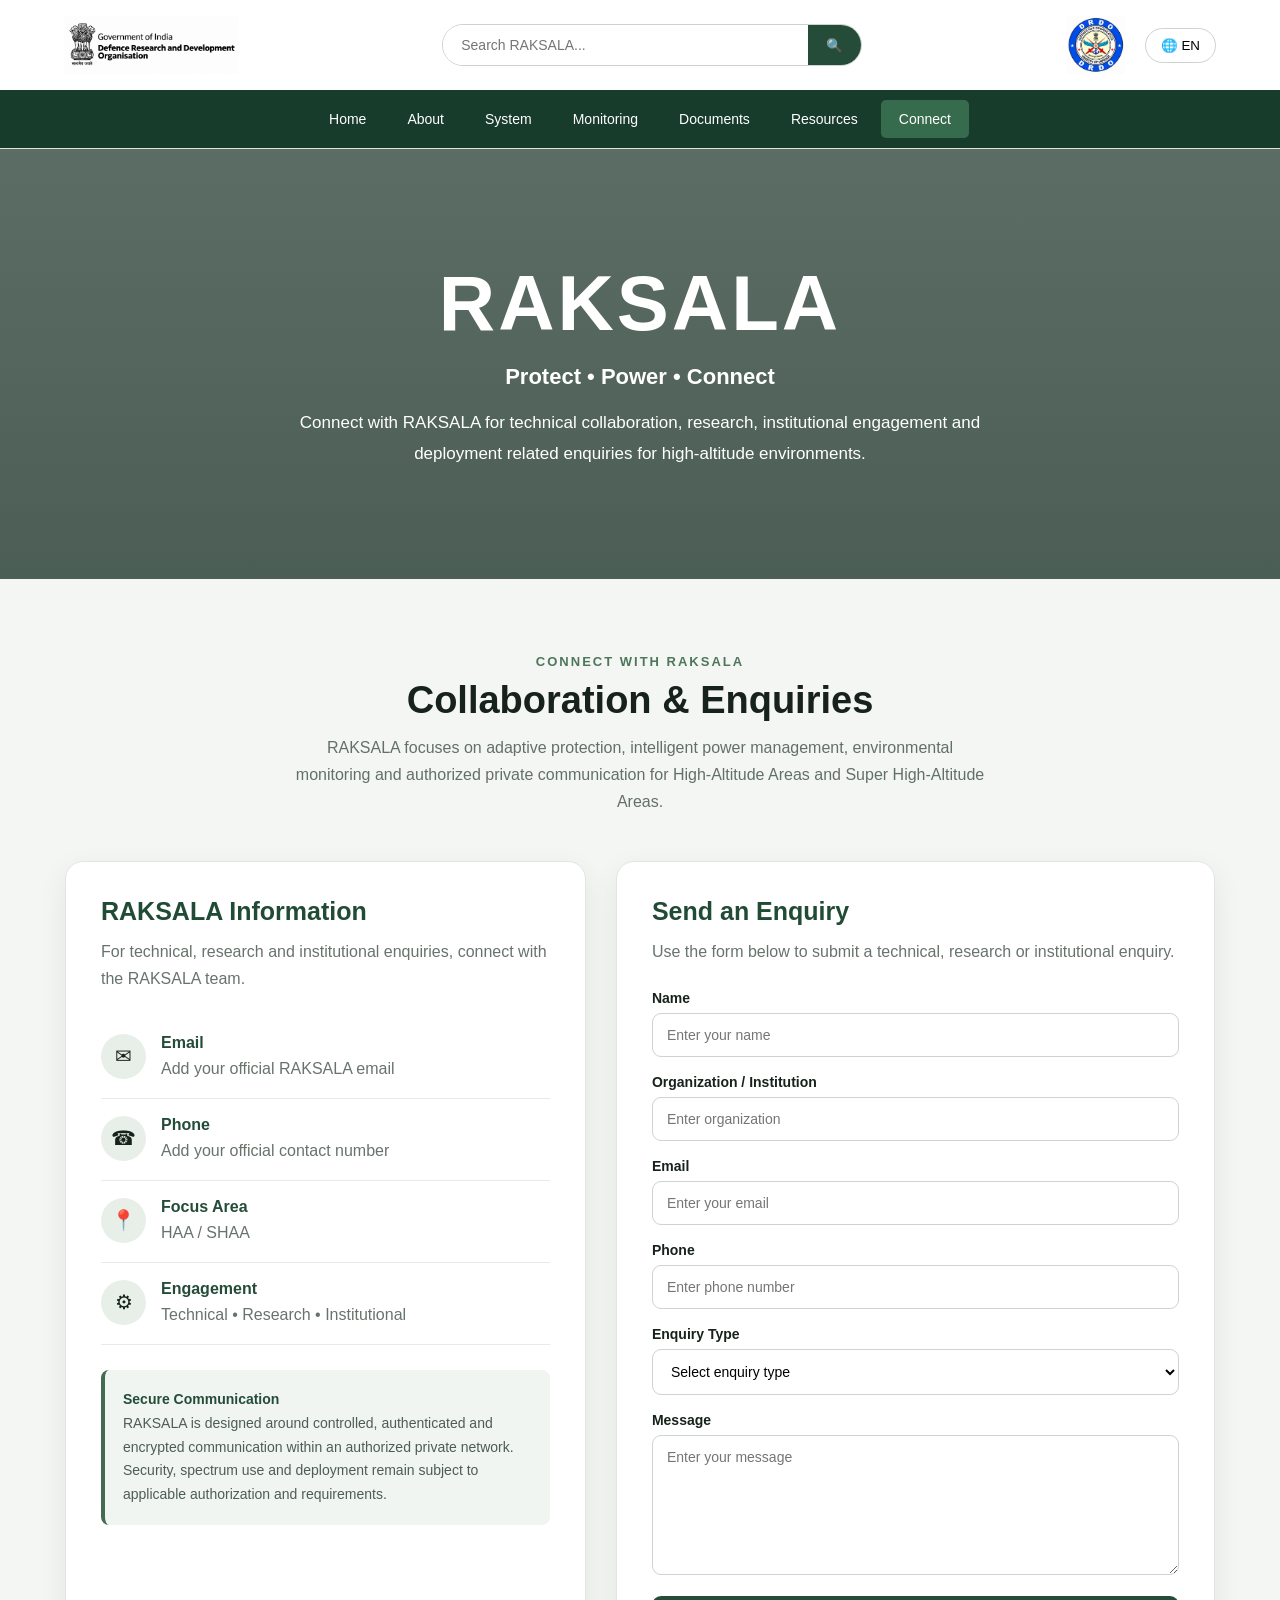
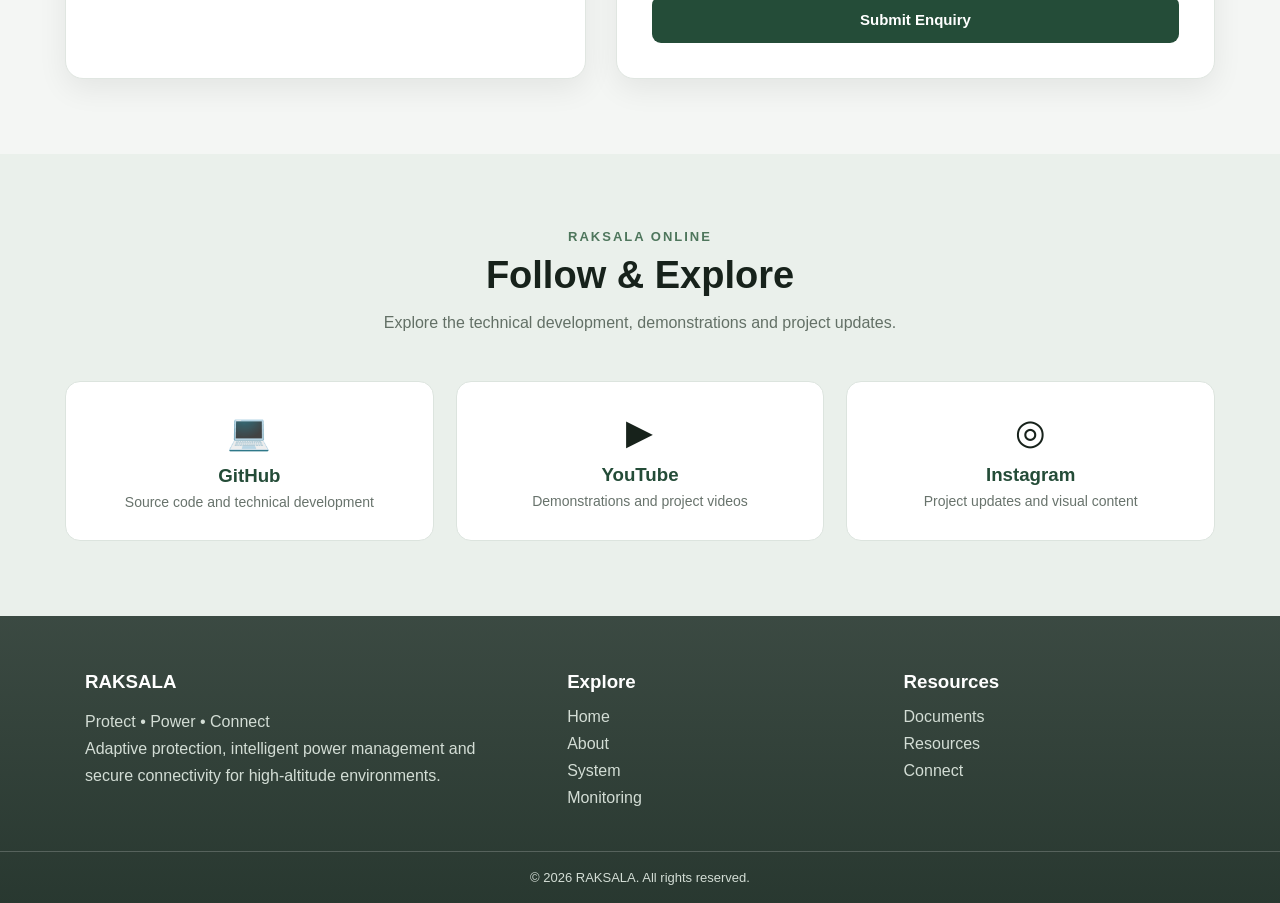
==== commit f18a9696: "Update connect.html" ====
--- a/connect.html
+++ b/connect.html
@@ -1,99 +1,250 @@
 <!DOCTYPE html>
 <html lang="en">
+
 <head>
+
     <meta charset="UTF-8">
-    <meta name="viewport" content="width=device-width, initial-scale=1.0">
-
-    <title>Contact | RAKSALA</title>
-
-    <link rel="stylesheet" href="css/style.css">
+
+    <meta name="viewport"
+          content="width=device-width, initial-scale=1.0">
+
+    <title>Connect | RAKSALA</title>
 
     <style>
-        /* ================================
-           CONTACT PAGE
-        ================================= */
-
-        .contact-page {
-            background: #f5f0df;
-            min-height: 100vh;
-        }
-
-        .contact-hero {
-            min-height: 430px;
-            position: relative;
+
+        * {
+            margin: 0;
+            padding: 0;
+            box-sizing: border-box;
+        }
+
+        body {
+            font-family: Arial, Helvetica, sans-serif;
+            background: #f4f6f4;
+            color: #17221b;
+        }
+
+        /* ================= HEADER ================= */
+
+        header {
+            background: #ffffff;
+            border-bottom: 1px solid #dfe4df;
+            position: sticky;
+            top: 0;
+            z-index: 1000;
+        }
+
+        .header-top {
+            min-height: 90px;
             display: flex;
             align-items: center;
-            padding: 80px 8%;
+            justify-content: space-between;
+            gap: 25px;
+            padding: 12px 5%;
+        }
+
+        .logo img {
+            height: 58px;
+            width: auto;
+            display: block;
+            object-fit: contain;
+        }
+
+        .search-box {
+            flex: 1;
+            max-width: 420px;
+            display: flex;
+            border: 1px solid #ccd4cd;
+            border-radius: 30px;
+            overflow: hidden;
+        }
+
+        .search-box input {
+            flex: 1;
+            border: none;
+            outline: none;
+            padding: 12px 18px;
+            font-size: 14px;
+        }
+
+        .search-box button {
+            border: none;
+            background: #244c38;
             color: white;
+            padding: 0 18px;
+            cursor: pointer;
+        }
+
+        .right-area {
+            display: flex;
+            align-items: center;
+            gap: 20px;
+        }
+
+        .language {
+            position: relative;
+        }
+
+        .language button {
+            border: 1px solid #ccd4cd;
+            background: white;
+            padding: 9px 15px;
+            border-radius: 20px;
+            cursor: pointer;
+        }
+
+        /* ================= NAVIGATION ================= */
+
+        nav {
+            display: flex;
+            justify-content: center;
+            flex-wrap: wrap;
+            gap: 5px;
+            padding: 10px 20px;
+            background: #183c2b;
+        }
+
+        nav a {
+            color: white;
+            text-decoration: none;
+            padding: 11px 18px;
+            border-radius: 5px;
+            font-size: 14px;
+        }
+
+        nav a:hover,
+        nav a.active {
+            background: #376b4d;
+        }
+
+        /* ================= HERO ================= */
+
+        .hero {
+            min-height: 430px;
+            display: flex;
+            align-items: center;
+            justify-content: center;
+            text-align: center;
+            padding: 70px 20px;
+
             background:
-                linear-gradient(rgba(5, 43, 39, 0.65),
-                rgba(5, 43, 39, 0.65)),
-                url("images/contact.jpg") center/cover;
-        }
-
-        .contact-hero-content {
-            max-width: 600px;
-        }
-
-        .contact-hero h1 {
-            font-family: Georgia, serif;
-            font-size: 58px;
+                linear-gradient(
+                    rgba(10, 35, 24, .65),
+                    rgba(10, 35, 24, .72)
+                ),
+                url("../assets/images/hero.jpg")
+                center/cover no-repeat;
+
+            color: white;
+        }
+
+        .hero-content {
+            max-width: 850px;
+        }
+
+        .hero h1 {
+            font-size: clamp(42px, 7vw, 78px);
+            margin-bottom: 15px;
+            letter-spacing: 3px;
+        }
+
+        .hero .tagline {
+            font-size: 22px;
+            font-weight: bold;
+            margin-bottom: 18px;
+        }
+
+        .hero p {
+            max-width: 700px;
+            margin: auto;
+            line-height: 1.8;
+            font-size: 17px;
+        }
+
+        /* ================= MAIN ================= */
+
+        .section {
+            padding: 75px 20px;
+        }
+
+        .container {
+            max-width: 1150px;
+            margin: auto;
+        }
+
+        .section-title {
+            text-align: center;
+            margin-bottom: 45px;
+        }
+
+        .section-title span {
+            display: block;
+            color: #4e765c;
+            font-size: 13px;
+            font-weight: bold;
+            letter-spacing: 2px;
             margin-bottom: 10px;
         }
 
-        .contact-hero p {
-            font-size: 18px;
+        .section-title h2 {
+            font-size: 38px;
+            margin-bottom: 12px;
+        }
+
+        .section-title p {
+            max-width: 700px;
+            margin: auto;
             line-height: 1.7;
-            max-width: 500px;
-        }
-
-        .contact-section {
-            padding: 70px 8%;
-        }
-
-        .contact-container {
-            max-width: 1100px;
-            margin: auto;
+            color: #637066;
+        }
+
+        /* ================= CONTACT GRID ================= */
+
+        .contact-grid {
             display: grid;
-            grid-template-columns: 1.1fr 0.9fr;
-            gap: 40px;
-            align-items: stretch;
-        }
-
-        /* LEFT */
-
-        .contact-info {
-            background: #f8f4e7;
-            padding: 40px;
-            border-radius: 25px;
-            border: 1px solid #d8d0b8;
-        }
-
-        .contact-info h2 {
-            color: #123f38;
-            font-family: Georgia, serif;
-            font-size: 32px;
-            margin-bottom: 10px;
-        }
-
-        .contact-info > p {
-            color: #59645e;
-            margin-bottom: 30px;
-        }
+            grid-template-columns: 1fr 1.15fr;
+            gap: 30px;
+        }
+
+        .card {
+            background: white;
+            border-radius: 18px;
+            padding: 35px;
+            border: 1px solid #e0e6e1;
+            box-shadow: 0 10px 30px rgba(0,0,0,.07);
+        }
+
+        .card h3 {
+            font-size: 25px;
+            margin-bottom: 12px;
+            color: #214b35;
+        }
+
+        .card-description {
+            color: #68736c;
+            line-height: 1.7;
+            margin-bottom: 25px;
+        }
+
+        /* ================= CONTACT INFO ================= */
 
         .contact-item {
             display: flex;
-            align-items: center;
-            gap: 18px;
-            margin: 22px 0;
+            gap: 15px;
+            padding: 17px 0;
+            border-bottom: 1px solid #e7ebe7;
+        }
+
+        .contact-item:last-child {
+            border-bottom: none;
         }
 
         .contact-icon {
-            width: 48px;
-            height: 48px;
+            width: 45px;
+            height: 45px;
+            flex-shrink: 0;
             border-radius: 50%;
-            background: #dfe9d7;
-            color: #176153;
+            background: #e7efe8;
             display: flex;
             align-items: center;
             justify-content: center;
@@ -102,772 +253,897 @@
 
         .contact-item strong {
             display: block;
-            color: #143f37;
-            margin-bottom: 4px;
-        }
-
-        .contact-item span {
-            color: #626b65;
-        }
-
-        .social-title {
-            margin-top: 35px;
+            margin-bottom: 5px;
+            color: #244c38;
+        }
+
+        .contact-item p {
+            color: #68736c;
+            line-height: 1.5;
+        }
+
+        /* ================= SECURITY ================= */
+
+        .security {
+            margin-top: 25px;
+            padding: 18px;
+            border-left: 4px solid #426b50;
+            background: #f0f5f1;
+            border-radius: 8px;
+            line-height: 1.7;
+            color: #4e5d53;
+            font-size: 14px;
+        }
+
+        .security strong {
+            color: #244c38;
+        }
+
+        /* ================= FORM ================= */
+
+        .form-group {
+            margin-bottom: 17px;
+        }
+
+        .form-group label {
+            display: block;
+            margin-bottom: 7px;
+            font-size: 14px;
+            font-weight: bold;
+        }
+
+        .form-group input,
+        .form-group select,
+        .form-group textarea {
+            width: 100%;
+            padding: 13px 14px;
+            border: 1px solid #ccd5ce;
+            border-radius: 9px;
+            background: white;
+            font-family: inherit;
+            font-size: 14px;
+            outline: none;
+        }
+
+        .form-group textarea {
+            min-height: 140px;
+            resize: vertical;
+        }
+
+        .form-group input:focus,
+        .form-group select:focus,
+        .form-group textarea:focus {
+            border-color: #426b50;
+            box-shadow: 0 0 0 3px rgba(66,107,80,.10);
+        }
+
+        .submit-button {
+            width: 100%;
+            border: none;
+            border-radius: 9px;
+            padding: 15px;
+            background: #244c38;
+            color: white;
+            font-size: 15px;
+            font-weight: bold;
+            cursor: pointer;
+        }
+
+        .submit-button:hover {
+            background: #356449;
+        }
+
+        /* ================= SOCIAL ================= */
+
+        .social-section {
+            background: #eaf0eb;
+        }
+
+        .social-grid {
+            display: grid;
+            grid-template-columns: repeat(3, 1fr);
+            gap: 22px;
+        }
+
+        .social-card {
+            background: white;
+            padding: 30px;
+            border-radius: 15px;
+            text-align: center;
+            text-decoration: none;
+            color: #17221b;
+            border: 1px solid #dce4de;
+            transition: .25s;
+        }
+
+        .social-card:hover {
+            transform: translateY(-5px);
+            box-shadow: 0 12px 25px rgba(0,0,0,.09);
+        }
+
+        .social-icon {
+            font-size: 35px;
+            margin-bottom: 12px;
+        }
+
+        .social-card h3 {
+            color: #244c38;
+            margin-bottom: 7px;
+        }
+
+        .social-card p {
+            color: #68736c;
+            font-size: 14px;
+        }
+
+        /* ================= FOOTER ================= */
+
+        footer {
+            color: white;
+
+            background:
+                linear-gradient(
+                    rgba(7,25,16,.78),
+                    rgba(7,25,16,.86)
+                ),
+                url("../assets/images/footer-mountains.jpg")
+                center/cover no-repeat;
+        }
+
+        .footer-content {
+            max-width: 1150px;
+            margin: auto;
+            padding: 55px 20px 35px;
+
+            display: grid;
+            grid-template-columns: 1.5fr 1fr 1fr;
+            gap: 45px;
+        }
+
+        footer h3 {
             margin-bottom: 15px;
-            color: #143f37;
-            font-weight: bold;
-        }
-
-        .social-links {
-            display: flex;
-            gap: 12px;
-        }
-
-        .social-links a {
-            width: 40px;
-            height: 40px;
-            border-radius: 50%;
-            background: #123f38;
+        }
+
+        footer p {
+            color: #d3ddd5;
+            line-height: 1.7;
+        }
+
+        footer a {
+            display: block;
+            color: #d3ddd5;
+            text-decoration: none;
+            margin: 9px 0;
+        }
+
+        footer a:hover {
             color: white;
-            display: flex;
-            align-items: center;
-            justify-content: center;
-            text-decoration: none;
-            transition: 0.3s;
-        }
-
-        .social-links a:hover {
-            transform: translateY(-3px);
-            background: #1d6a5b;
-        }
-
-        /* RIGHT ORDER CARD */
-
-        .order-card {
-            background: #103f38;
-            border-radius: 25px;
-            padding: 40px;
-            color: white;
-            display: flex;
-            flex-direction: column;
-            justify-content: center;
-            position: relative;
-            overflow: hidden;
-        }
-
-        .order-card::after {
-            content: "";
-            position: absolute;
-            width: 180px;
-            height: 180px;
-            border-radius: 50%;
-            border: 1px solid rgba(255,255,255,0.15);
-            right: -60px;
-            bottom: -60px;
-        }
-
-        .order-card h2 {
-            font-family: Georgia, serif;
-            font-size: 32px;
-            margin-bottom: 12px;
-        }
-
-        .order-card p {
-            color: #d6e2d9;
-            line-height: 1.6;
-            margin-bottom: 28px;
-        }
-
-        .order-buttons {
-            display: flex;
-            flex-direction: column;
-            gap: 14px;
-        }
-
-        .order-btn {
-            border: none;
-            padding: 15px 20px;
-            border-radius: 30px;
-            font-size: 15px;
-            cursor: pointer;
-            text-decoration: none;
+        }
+
+        .footer-bottom {
+            border-top: 1px solid rgba(255,255,255,.2);
             text-align: center;
-            transition: 0.3s;
-        }
-
-        .call-btn {
-            background: #72b59a;
-            color: white;
-        }
-
-        .register-btn {
-            background: #f5f0df;
-            color: #174d42;
-        }
-
-        .order-btn:hover {
-            transform: translateY(-3px);
-        }
-
-
-        /* =================================
-           REGISTRATION MODAL
-        ================================= */
-
-        .order-modal {
-            display: none;
-            position: fixed;
-            inset: 0;
-            background: rgba(0, 25, 21, 0.70);
-            z-index: 9999;
-
-            align-items: center;
-            justify-content: center;
-
-            padding: 20px;
-        }
-
-        .order-modal.active {
-            display: flex;
-        }
-
-        .modal-box {
-            width: 100%;
-            max-width: 650px;
-            background: #f8f4e7;
-            border-radius: 28px;
-            padding: 40px;
-            position: relative;
-
-            box-shadow: 0 25px 80px rgba(0,0,0,0.3);
-
-            animation: modalOpen 0.3s ease;
-        }
-
-        @keyframes modalOpen {
-            from {
-                opacity: 0;
-                transform: translateY(30px) scale(0.96);
+            padding: 18px 20px;
+            font-size: 13px;
+            color: #d3ddd5;
+        }
+
+        /* ================= MOBILE ================= */
+
+        @media (max-width: 850px) {
+
+            .header-top {
+                flex-wrap: wrap;
+                justify-content: center;
             }
 
-            to {
-                opacity: 1;
-                transform: translateY(0) scale(1);
+            .search-box {
+                order: 3;
+                flex-basis: 100%;
+                max-width: none;
             }
-        }
-
-        .modal-close {
-            position: absolute;
-            top: 18px;
-            right: 22px;
-
-            border: none;
-            background: transparent;
-
-            font-size: 28px;
-            cursor: pointer;
-
-            color: #244d44;
-        }
-
-        .modal-header {
-            text-align: center;
-            margin-bottom: 30px;
-        }
-
-        .modal-header h2 {
-            color: #123f38;
-            font-family: Georgia, serif;
-            font-size: 34px;
-            margin-bottom: 8px;
-        }
-
-        .modal-header p {
-            color: #68716b;
-        }
-
-        .registration-options {
-            display: grid;
-            grid-template-columns: 1fr 1fr;
-            gap: 20px;
-        }
-
-        .registration-option {
-            background: #efebdc;
-            border: 1px solid #ddd6c0;
-            border-radius: 20px;
-            padding: 28px 20px;
-            text-align: center;
-        }
-
-        .registration-icon {
-            width: 60px;
-            height: 60px;
-            margin: auto auto 15px;
-
-            border-radius: 50%;
-
-            background: #d9e7d9;
-            color: #176153;
-
-            display: flex;
-            align-items: center;
-            justify-content: center;
-
-            font-size: 25px;
-        }
-
-        .registration-option h3 {
-            color: #17483f;
-            margin-bottom: 8px;
-        }
-
-        .registration-option p {
-            font-size: 13px;
-            color: #69726c;
-            min-height: 38px;
-        }
-
-        .modal-btn {
-            display: inline-block;
-            margin-top: 15px;
-
-            padding: 12px 22px;
-
-            border-radius: 25px;
-            border: none;
-
-            cursor: pointer;
-            text-decoration: none;
-
-            font-size: 14px;
-        }
-
-        .modal-call {
-            background: #1c6959;
-            color: white;
-        }
-
-        .modal-register {
-            background: white;
-            color: #1c6959;
-            border: 1px solid #9eae9f;
-        }
-
-        .modal-footer {
-            text-align: center;
-            margin-top: 25px;
-
-            color: #6c746d;
-            font-size: 12px;
-        }
-
-
-        /* REGISTRATION FORM */
-
-        .registration-form {
-            display: none;
-        }
-
-        .registration-form.active {
-            display: block;
-        }
-
-        .registration-form input,
-        .registration-form textarea {
-            width: 100%;
-            padding: 14px;
-
-            margin-bottom: 14px;
-
-            border: 1px solid #d3ccb8;
-            border-radius: 12px;
-
-            background: white;
-
-            font-family: inherit;
-        }
-
-        .registration-form textarea {
-            min-height: 100px;
-            resize: vertical;
-        }
-
-        .submit-btn {
-            width: 100%;
-            padding: 14px;
-
-            border: none;
-            border-radius: 25px;
-
-            background: #176153;
-            color: white;
-
-            cursor: pointer;
-        }
-
-
-        /* MOBILE */
-
-        @media(max-width: 800px) {
-
-            .contact-container {
+
+            .contact-grid {
                 grid-template-columns: 1fr;
             }
 
-            .contact-hero h1 {
-                font-size: 42px;
-            }
-
-            .registration-options {
+            .social-grid {
                 grid-template-columns: 1fr;
             }
 
-            .modal-box {
-                padding: 28px 20px;
+            .footer-content {
+                grid-template-columns: 1fr;
             }
-        }
+
+            nav {
+                gap: 2px;
+            }
+
+            nav a {
+                padding: 9px 11px;
+                font-size: 13px;
+            }
+        }
+
+        @media (max-width: 500px) {
+
+            .logo img {
+                max-width: 150px;
+                height: auto;
+            }
+
+            .right-area .logo {
+                display: none;
+            }
+
+            .hero {
+                min-height: 380px;
+            }
+
+            .card {
+                padding: 25px 20px;
+            }
+
+            .section-title h2 {
+                font-size: 30px;
+            }
+        }
+
     </style>
+
 </head>
 
 
-<body class="contact-page">
-
-
-<!-- ================= NAVBAR ================= -->
-
-<nav class="navbar">
-
-    <div class="logo">
-        RAKSALA
+<body>
+
+
+<!-- ================= HEADER ================= -->
+
+<header>
+
+    <div class="header-top">
+
+        <a href="../index.html" class="logo">
+
+            <img
+                src="../assets/images/left-logo.jpg"
+                alt="RAKSALA Logo">
+
+        </a>
+
+
+        <div class="search-box">
+
+            <input
+                type="text"
+                id="searchInput"
+                placeholder="Search RAKSALA...">
+
+            <button
+                onclick="searchSite()">
+                🔍
+            </button>
+
+        </div>
+
+
+        <div class="right-area">
+
+            <a href="../index.html" class="logo">
+
+                <img
+                    src="../assets/images/right-logo.jpg"
+                    alt="Organization Logo">
+
+            </a>
+
+            <div class="language">
+
+                <button>
+                    🌐 EN
+                </button>
+
+            </div>
+
+        </div>
+
     </div>
 
-    <div class="nav-links">
-
-        <a href="index.html">Home</a>
-
-        <a href="how-it-works.html">
-            Need & Impact
+
+    <nav>
+
+        <a href="../index.html">
+            Home
         </a>
 
-        <a href="dashboard.html">
+        <a href="about.html">
+            About
+        </a>
+
+        <a href="system.html">
+            System
+        </a>
+
+        <a href="monitoring.html">
             Monitoring
         </a>
 
-        <a href="team.html">
-            Team & Achievements
+        <a href="documents.html">
+            Documents
         </a>
 
-        <a href="contact.html" class="active">
-            Contact
+        <a href="resources.html">
+            Resources
         </a>
 
+        <a href="connect.html"
+           class="active">
+            Connect
+        </a>
+
+    </nav>
+
+</header>
+
+
+<!-- ================= HERO ================= -->
+
+<section class="hero">
+
+    <div class="hero-content">
+
+        <h1>RAKSALA</h1>
+
+        <div class="tagline">
+            Protect • Power • Connect
+        </div>
+
+        <p>
+            Connect with RAKSALA for technical collaboration,
+            research, institutional engagement and deployment
+            related enquiries for high-altitude environments.
+        </p>
+
     </div>
 
-</nav>
-
-
-<!-- ================= HERO ================= -->
-
-<section class="contact-hero">
-
-    <div class="contact-hero-content">
-
-        <h1>Get in Touch</h1>
-
-        <p>
-            Have questions? We'd love to hear from you.
-            Connect with the KALASARA team and learn more
-            about our smart water purification system.
-        </p>
+</section>
+
+
+<!-- ================= CONTACT ================= -->
+
+<section class="section">
+
+    <div class="container">
+
+        <div class="section-title">
+
+            <span>
+                CONNECT WITH RAKSALA
+            </span>
+
+            <h2>
+                Collaboration & Enquiries
+            </h2>
+
+            <p>
+                RAKSALA focuses on adaptive protection,
+                intelligent power management, environmental
+                monitoring and authorized private communication
+                for High-Altitude Areas and Super High-Altitude Areas.
+            </p>
+
+        </div>
+
+
+        <div class="contact-grid">
+
+
+            <!-- INFORMATION -->
+
+            <div class="card">
+
+                <h3>
+                    RAKSALA Information
+                </h3>
+
+                <p class="card-description">
+                    For technical, research and institutional
+                    enquiries, connect with the RAKSALA team.
+                </p>
+
+
+                <div class="contact-item">
+
+                    <div class="contact-icon">
+                        ✉
+                    </div>
+
+                    <div>
+
+                        <strong>
+                            Email
+                        </strong>
+
+                        <p>
+                            Add your official RAKSALA email
+                        </p>
+
+                    </div>
+
+                </div>
+
+
+                <div class="contact-item">
+
+                    <div class="contact-icon">
+                        ☎
+                    </div>
+
+                    <div>
+
+                        <strong>
+                            Phone
+                        </strong>
+
+                        <p>
+                            Add your official contact number
+                        </p>
+
+                    </div>
+
+                </div>
+
+
+                <div class="contact-item">
+
+                    <div class="contact-icon">
+                        📍
+                    </div>
+
+                    <div>
+
+                        <strong>
+                            Focus Area
+                        </strong>
+
+                        <p>
+                            HAA / SHAA
+                        </p>
+
+                    </div>
+
+                </div>
+
+
+                <div class="contact-item">
+
+                    <div class="contact-icon">
+                        ⚙
+                    </div>
+
+                    <div>
+
+                        <strong>
+                            Engagement
+                        </strong>
+
+                        <p>
+                            Technical • Research • Institutional
+                        </p>
+
+                    </div>
+
+                </div>
+
+
+                <div class="security">
+
+                    <strong>
+                        Secure Communication
+                    </strong>
+
+                    <br>
+
+                    RAKSALA is designed around controlled,
+                    authenticated and encrypted communication
+                    within an authorized private network.
+                    Security, spectrum use and deployment remain
+                    subject to applicable authorization and requirements.
+
+                </div>
+
+            </div>
+
+
+            <!-- FORM -->
+
+            <div class="card">
+
+                <h3>
+                    Send an Enquiry
+                </h3>
+
+                <p class="card-description">
+                    Use the form below to submit a technical,
+                    research or institutional enquiry.
+                </p>
+
+
+                <form id="connectForm">
+
+
+                    <div class="form-group">
+
+                        <label for="name">
+                            Name
+                        </label>
+
+                        <input
+                            type="text"
+                            id="name"
+                            placeholder="Enter your name"
+                            required>
+
+                    </div>
+
+
+                    <div class="form-group">
+
+                        <label for="organization">
+                            Organization / Institution
+                        </label>
+
+                        <input
+                            type="text"
+                            id="organization"
+                            placeholder="Enter organization">
+
+                    </div>
+
+
+                    <div class="form-group">
+
+                        <label for="email">
+                            Email
+                        </label>
+
+                        <input
+                            type="email"
+                            id="email"
+                            placeholder="Enter your email"
+                            required>
+
+                    </div>
+
+
+                    <div class="form-group">
+
+                        <label for="phone">
+                            Phone
+                        </label>
+
+                        <input
+                            type="tel"
+                            id="phone"
+                            placeholder="Enter phone number">
+
+                    </div>
+
+
+                    <div class="form-group">
+
+                        <label for="type">
+                            Enquiry Type
+                        </label>
+
+                        <select id="type" required>
+
+                            <option value="">
+                                Select enquiry type
+                            </option>
+
+                            <option>
+                                Technical Collaboration
+                            </option>
+
+                            <option>
+                                Research Collaboration
+                            </option>
+
+                            <option>
+                                Institutional Enquiry
+                            </option>
+
+                            <option>
+                                Deployment
+                            </option>
+
+                            <option>
+                                General
+                            </option>
+
+                        </select>
+
+                    </div>
+
+
+                    <div class="form-group">
+
+                        <label for="message">
+                            Message
+                        </label>
+
+                        <textarea
+                            id="message"
+                            placeholder="Enter your message"
+                            required></textarea>
+
+                    </div>
+
+
+                    <button
+                        type="submit"
+                        class="submit-button">
+
+                        Submit Enquiry
+
+                    </button>
+
+                </form>
+
+            </div>
+
+        </div>
 
     </div>
 
 </section>
 
 
-<!-- ================= CONTACT ================= -->
-
-<section class="contact-section">
-
-    <div class="contact-container">
-
-
-        <!-- CONTACT INFORMATION -->
-
-        <div class="contact-info">
-
-            <h2>Get in Touch</h2>
+<!-- ================= SOCIAL ================= -->
+
+<section class="section social-section">
+
+    <div class="container">
+
+        <div class="section-title">
+
+            <span>
+                RAKSALA ONLINE
+            </span>
+
+            <h2>
+                Follow & Explore
+            </h2>
 
             <p>
-                Have questions? We'd love to hear from you.
+                Explore the technical development,
+                demonstrations and project updates.
             </p>
 
-
-            <div class="contact-item">
-
-                <div class="contact-icon">
-                    ✉
+        </div>
+
+
+        <div class="social-grid">
+
+
+            <a href="#"
+               class="social-card">
+
+                <div class="social-icon">
+                    💻
                 </div>
 
-                <div>
-
-                    <strong>Email</strong>
-
-                    <span>
-                        kalasara0704@gmail.com
-                    </span>
-
+                <h3>
+                    GitHub
+                </h3>
+
+                <p>
+                    Source code and technical development
+                </p>
+
+            </a>
+
+
+            <a href="#"
+               class="social-card">
+
+                <div class="social-icon">
+                    ▶
                 </div>
 
-            </div>
-
-
-            <div class="contact-item">
-
-                <div class="contact-icon">
-                    ☎
+                <h3>
+                    YouTube
+                </h3>
+
+                <p>
+                    Demonstrations and project videos
+                </p>
+
+            </a>
+
+
+            <a href="#"
+               class="social-card">
+
+                <div class="social-icon">
+                    ◎
                 </div>
 
-                <div>
-
-                    <strong>Phone</strong>
-
-                    <span>
-                        +91 8637466236
-                    </span>
-
-                </div>
-
-            </div>
-
-
-            <div class="contact-item">
-
-                <div class="contact-icon">
-                    📍
-                </div>
-
-                <div>
-
-                    <strong>Location</strong>
-
-                    <span>
-                        Ladakh, India
-                    </span>
-
-                </div>
-
-            </div>
-
-
-            <div class="social-title">
-                Follow Us
-            </div>
-
-            <div class="social-links">
-
-                <a href="#">◎</a>
-                <a href="#">▶</a>
-                <a href="#">in</a>
-                <a href="#">𝕏</a>
-
-            </div>
+                <h3>
+                    Instagram
+                </h3>
+
+                <p>
+                    Project updates and visual content
+                </p>
+
+            </a>
 
         </div>
 
-
-
-        <!-- ORDER CARD -->
-
-        <div class="order-card">
-
-            <h2>
-                Order Your Kalasara
-            </h2>
+    </div>
+
+</section>
+
+
+<!-- ================= FOOTER ================= -->
+
+<footer>
+
+    <div class="footer-content">
+
+
+        <div>
+
+            <h3>
+                RAKSALA
+            </h3>
 
             <p>
-                Choose how you'd like to register
-                and get clean water for your community
-                or home.
+                Protect • Power • Connect
             </p>
 
-
-            <div class="order-buttons">
-
-                <a
-                    href="tel:+918637466236"
-                    class="order-btn call-btn"
-                >
-                    ☎ &nbsp; Call and Order
-                </a>
-
-
-                <button
-                    class="order-btn register-btn"
-                    onclick="openOrderModal()"
-                >
-                    ▣ &nbsp; Manual Registration
-                </button>
-
-            </div>
+            <p>
+                Adaptive protection, intelligent power
+                management and secure connectivity
+                for high-altitude environments.
+            </p>
 
         </div>
 
+
+        <div>
+
+            <h3>
+                Explore
+            </h3>
+
+            <a href="../index.html">
+                Home
+            </a>
+
+            <a href="about.html">
+                About
+            </a>
+
+            <a href="system.html">
+                System
+            </a>
+
+            <a href="monitoring.html">
+                Monitoring
+            </a>
+
+        </div>
+
+
+        <div>
+
+            <h3>
+                Resources
+            </h3>
+
+            <a href="documents.html">
+                Documents
+            </a>
+
+            <a href="resources.html">
+                Resources
+            </a>
+
+            <a href="connect.html">
+                Connect
+            </a>
+
+        </div>
+
     </div>
 
-</section>
-
-
-
-<!-- =================================================
-     REGISTRATION MODAL
-================================================= -->
-
-<div
-    class="order-modal"
-    id="orderModal"
-    onclick="closeOutside(event)"
->
-
-    <div
-        class="modal-box"
-        onclick="event.stopPropagation()"
-    >
-
-
-        <!-- CLOSE -->
-
-        <button
-            class="modal-close"
-            onclick="closeOrderModal()"
-        >
-            ×
-        </button>
-
-
-        <!-- HEADER -->
-
-        <div class="modal-header">
-
-            <h2>
-                Order Your Kalasara
-            </h2>
-
-            <p>
-                Choose how you'd like to register
-            </p>
-
-        </div>
-
-
-        <!-- OPTIONS -->
-
-        <div
-            class="registration-options"
-            id="registrationOptions"
-        >
-
-
-            <!-- CALL -->
-
-            <div class="registration-option">
-
-                <div class="registration-icon">
-                    ☎
-                </div>
-
-                <h3>
-                    Call and Order
-                </h3>
-
-                <p>
-                    Speak to our team and place
-                    your order directly.
-                </p>
-
-                <a
-                    href="tel:+918637466236"
-                    class="modal-btn modal-call"
-                >
-                    Call Now
-                </a>
-
-            </div>
-
-
-            <!-- MANUAL -->
-
-            <div class="registration-option">
-
-                <div class="registration-icon">
-                    ▤
-                </div>
-
-                <h3>
-                    Manual Registration
-                </h3>
-
-                <p>
-                    Fill in your details and
-                    we'll get back to you.
-                </p>
-
-                <button
-                    class="modal-btn modal-register"
-                    onclick="showRegistrationForm()"
-                >
-                    Register Now →
-                </button>
-
-            </div>
-
-        </div>
-
-
-
-        <!-- ================= FORM ================= -->
-
-        <div
-            class="registration-form"
-            id="registrationForm"
-        >
-
-            <input
-                type="text"
-                id="userName"
-                placeholder="Your Name"
-                required
-            >
-
-            <input
-                type="tel"
-                id="userPhone"
-                placeholder="Phone Number"
-                required
-            >
-
-            <input
-                type="email"
-                id="userEmail"
-                placeholder="Email Address"
-            >
-
-            <input
-                type="text"
-                id="userLocation"
-                placeholder="Village / City / Location"
-            >
-
-            <textarea
-                id="userMessage"
-                placeholder="Tell us about your requirement..."
-            ></textarea>
-
-
-            <button
-                class="submit-btn"
-                onclick="submitRegistration()"
-            >
-                Submit Registration
-            </button>
-
-        </div>
-
-
-        <div class="modal-footer">
-
-            Clean Water • Healthier Communities •
-            Brighter Future
-
-        </div>
+
+    <div class="footer-bottom">
+
+        © 2026 RAKSALA. All rights reserved.
 
     </div>
 
-</div>
-
-
-
-<!-- ================= JAVASCRIPT ================= -->
+</footer>
+
 
 <script>
 
-function openOrderModal() {
+    /* ================= SEARCH ================= */
+
+    function searchSite() {
+
+        const value =
+            document.getElementById("searchInput")
+            .value
+            .trim()
+            .toLowerCase();
+
+        if (!value) {
+
+            alert("Please enter something to search.");
+
+            return;
+        }
+
+        if (value.includes("system")) {
+
+            window.location.href = "system.html";
+
+        } else if (value.includes("monitor")) {
+
+            window.location.href = "monitoring.html";
+
+        } else if (value.includes("document")) {
+
+            window.location.href = "documents.html";
+
+        } else if (value.includes("resource")) {
+
+            window.location.href = "resources.html";
+
+        } else if (value.includes("about")) {
+
+            window.location.href = "about.html";
+
+        } else if (value.includes("connect")) {
+
+            window.location.href = "connect.html";
+
+        } else {
+
+            alert(
+                "No matching RAKSALA page found."
+            );
+
+        }
+
+    }
+
+
+    /* ================= FORM ================= */
 
     document
-        .getElementById("orderModal")
-        .classList.add("active");
-
-}
-
-
-function closeOrderModal() {
-
-    document
-        .getElementById("orderModal")
-        .classList.remove("active");
-
-}
-
-
-function closeOutside(event) {
-
-    if (
-        event.target.id === "orderModal"
-    ) {
-
-        closeOrderModal();
-
-    }
-
-}
-
-
-function showRegistrationForm() {
-
-    document
-        .getElementById("registrationOptions")
-        .style.display = "none";
-
-    document
-        .getElementById("registrationForm")
-        .classList.add("active");
-
-}
-
-
-function submitRegistration() {
-
-    const name =
-        document.getElementById("userName").value;
-
-    const phone =
-        document.getElementById("userPhone").value;
-
-    if (!name || !phone) {
-
-        alert(
-            "Please enter your name and phone number."
-        );
-
-        return;
-
-    }
-
-
-    alert(
-        "Thank you, " +
-        name +
-        "! Your Kalasara registration has been received."
-    );
-
-
-    closeOrderModal();
-
-}
-
+        .getElementById("connectForm")
+        .addEventListener("submit", function(event) {
+
+            event.preventDefault();
+
+            alert(
+                "Thank you for contacting RAKSALA. " +
+                "Your enquiry has been recorded for demonstration purposes."
+            );
+
+            this.reset();
+
+        });
 
 </script>
 
 
 </body>
+
 </html>
